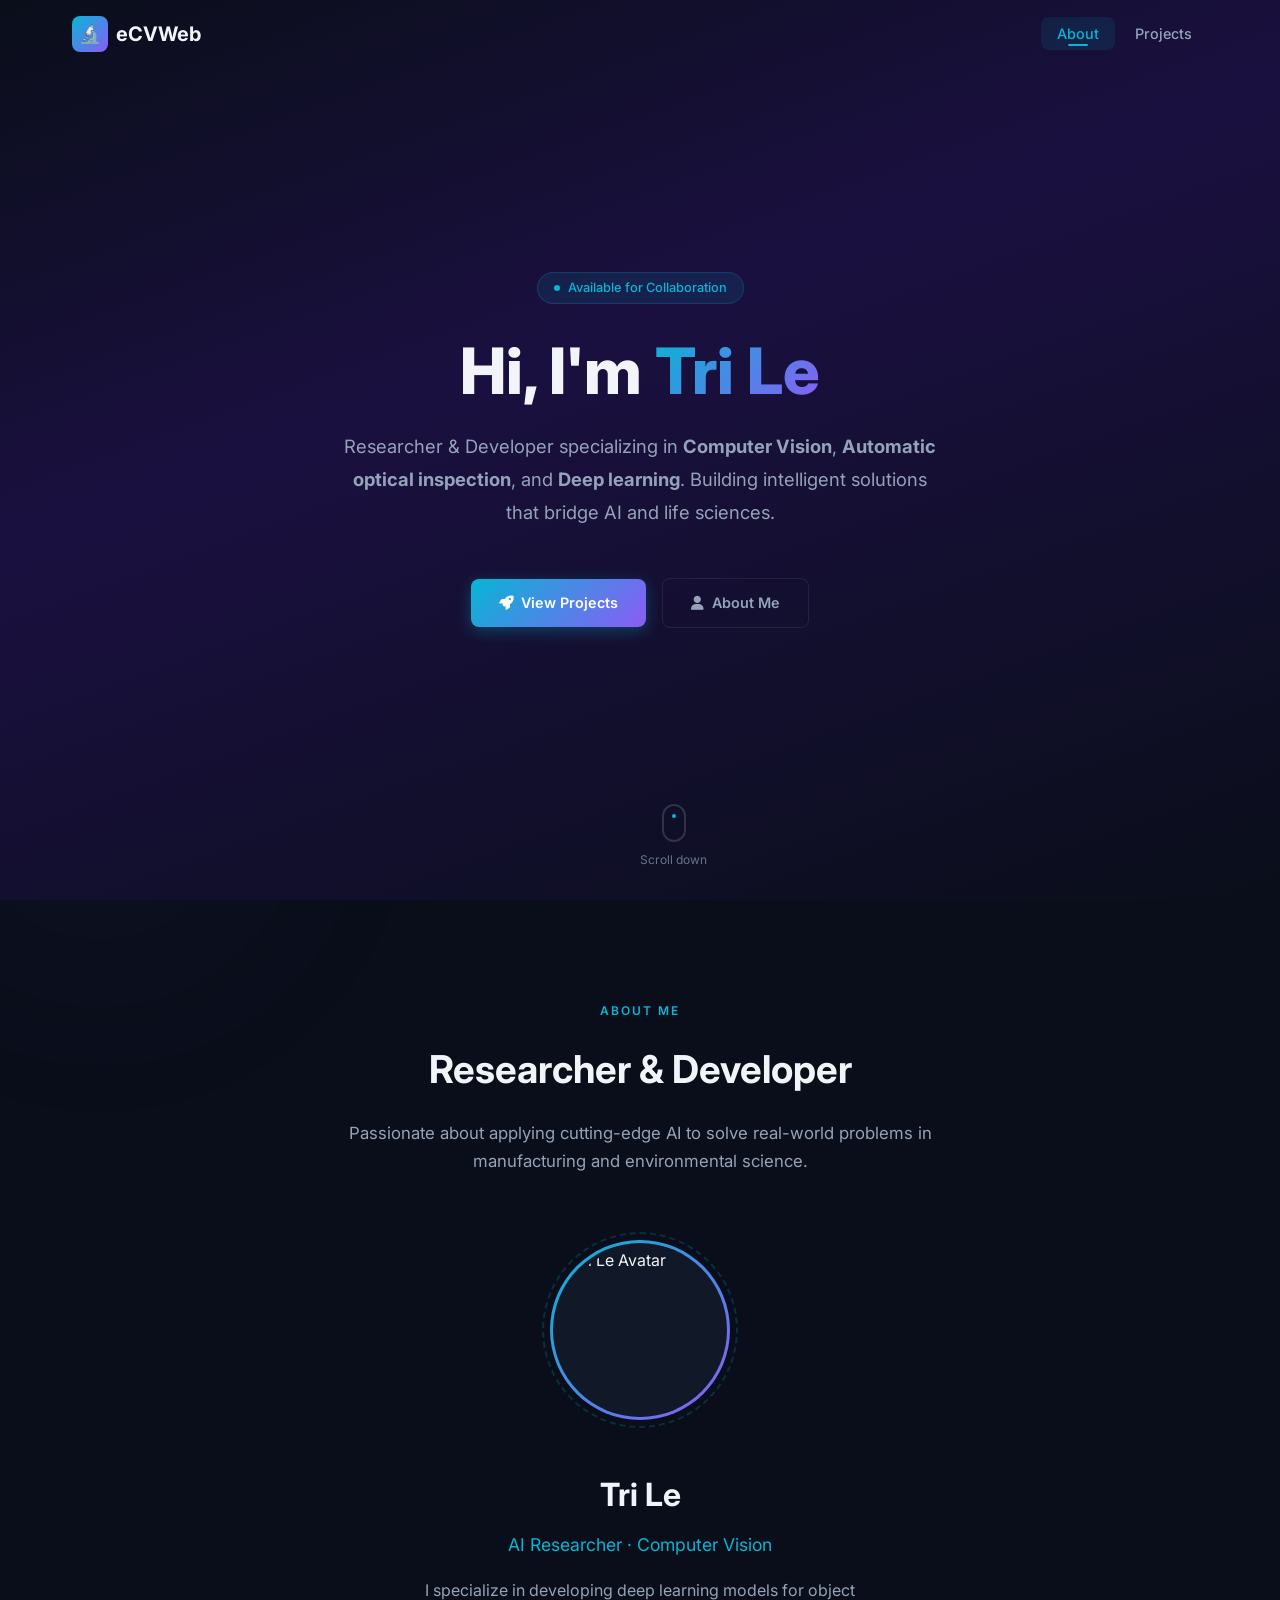
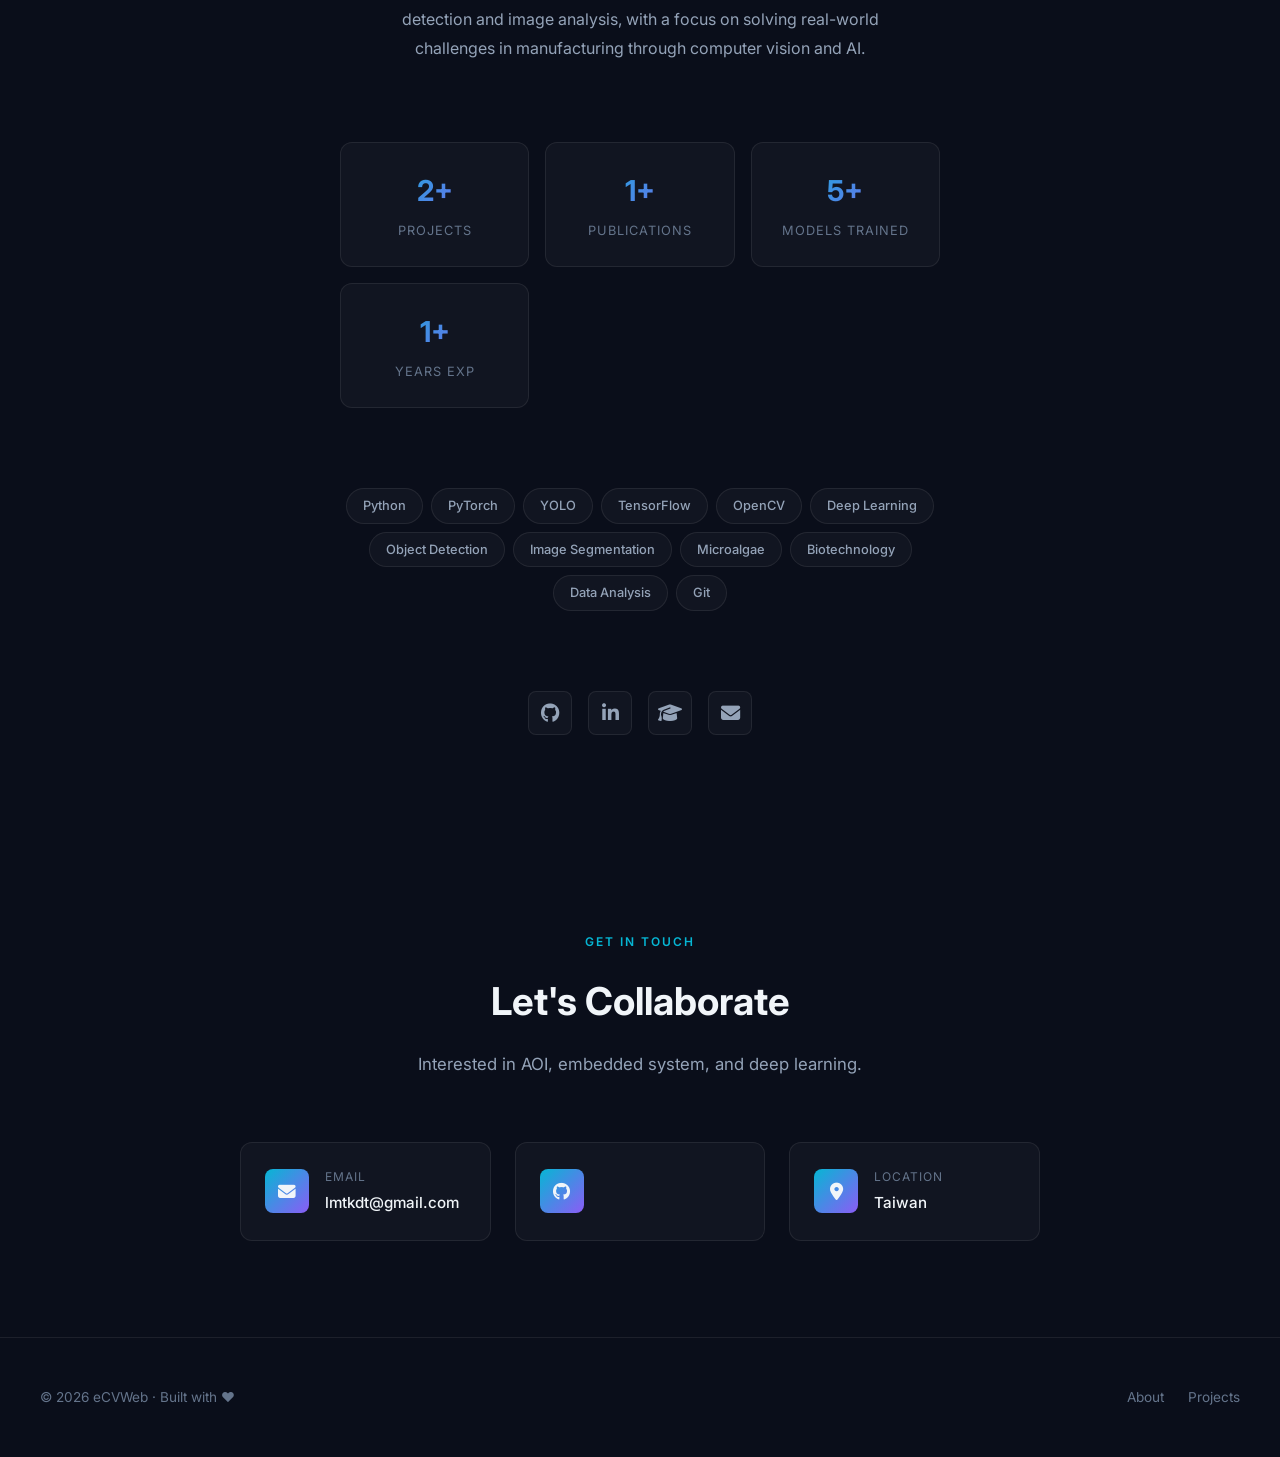
==== index.html @ caa2323a "Update" ====
<!DOCTYPE html>
<html lang="vi">
<head>
  <meta charset="UTF-8">
  <meta name="viewport" content="width=device-width, initial-scale=1.0">
  <meta name="description" content="Embedded Computer Vision: Deep learning and Automatic Optical Inspection.">
  <title>eCVWeb — About Me</title>
  <link rel="stylesheet" href="css/style.css">
  <!-- Icons -->
  <link rel="stylesheet" href="https://cdnjs.cloudflare.com/ajax/libs/font-awesome/6.5.1/css/all.min.css">
</head>
<body class="page-transition">

  <!-- Background Effects -->
  <div class="bg-grid"></div>
  <div class="bg-gradient-orb bg-gradient-orb--cyan"></div>
  <div class="bg-gradient-orb bg-gradient-orb--purple"></div>
  <div class="bg-gradient-orb bg-gradient-orb--emerald"></div>

  <!-- Navigation -->
  <nav class="navbar" id="navbar">
    <div class="navbar__container">
      <a href="index.html" class="navbar__logo">
        <div class="navbar__logo-icon">🔬</div>
        eCVWeb
      </a>
      <ul class="navbar__links" id="navLinks">
        <li><a href="index.html" class="navbar__link active">About</a></li>
        <li><a href="projects.html" class="navbar__link">Projects</a></li>
      </ul>
      <button class="navbar__toggle" id="navToggle" aria-label="Menu">☰</button>
    </div>
  </nav>

  <!-- Hero Section -->
  <section class="hero" id="hero">
    <div class="hero__content">
      <div class="hero__badge">
        <span class="hero__badge-dot"></span>
        Available for Collaboration
      </div>
      <h1 class="hero__title">
        Hi, I'm <span class="hero__title-gradient">Tri Le</span>
      </h1>
      <p class="hero__subtitle">
        Researcher & Developer specializing in <strong>Computer Vision</strong>, 
        <strong>Automatic optical inspection</strong>, and <strong>Deep learning</strong>. 
        Building intelligent solutions that bridge AI and life sciences.
      </p>
      <div class="hero__actions">
        <a href="projects.html" class="btn btn--primary">
          <i class="fas fa-rocket"></i> View Projects
        </a>
        <a href="#about" class="btn btn--ghost">
          <i class="fas fa-user"></i> About Me
        </a>
      </div>
    </div>
    <div class="scroll-indicator">
      <div class="scroll-indicator__mouse">
        <div class="scroll-indicator__dot"></div>
      </div>
      <span>Scroll down</span>
    </div>
  </section>

  <!-- About Section -->
  <section class="section" id="about">
    <div class="section__container">
      <div class="section__header animate-on-scroll">
        <span class="section__tag">About Me</span>
        <h2 class="section__title">Researcher & Developer</h2>
        <p class="section__description">
          Passionate about applying cutting-edge AI to solve real-world problems in manufacturing and environmental science.
        </p>
      </div>

      <div class="profile animate-on-scroll">
        <div class="profile__avatar-wrapper">
          <div class="profile__avatar-ring"></div>
          <img 
            src="https://api.dicebear.com/7.x/initials/svg?seed=TL&backgroundColor=0891b2&fontSize=40" 
            alt="Tri Le Avatar" 
            class="profile__avatar"
          >
        </div>
        <div class="profile__info">
          <h3 class="profile__name">Tri Le</h3>
          <p class="profile__role">AI Researcher · Computer Vision</p>
          <p class="profile__bio">
            I specialize in developing deep learning models for object detection and image analysis, 
            with a focus on solving real-world challenges in manufacturing through computer vision and AI.
          </p>
        </div>

        <!-- Stats -->
        <div class="stats">
          <div class="stat">
            <div class="stat__number" data-count="5" data-suffix="+">0</div>
            <div class="stat__label">Projects</div>
          </div>
          <div class="stat">
            <div class="stat__number" data-count="3" data-suffix="+">0</div>
            <div class="stat__label">Publications</div>
          </div>
          <div class="stat">
            <div class="stat__number" data-count="10" data-suffix="+">0</div>
            <div class="stat__label">Models Trained</div>
          </div>
          <div class="stat">
            <div class="stat__number" data-count="2" data-suffix="+">0</div>
            <div class="stat__label">Years Exp</div>
          </div>
        </div>

        <!-- Skills -->
        <div class="skills">
          <span class="skill-tag">Python</span>
          <span class="skill-tag">PyTorch</span>
          <span class="skill-tag">YOLO</span>
          <span class="skill-tag">TensorFlow</span>
          <span class="skill-tag">OpenCV</span>
          <span class="skill-tag">Deep Learning</span>
          <span class="skill-tag">Object Detection</span>
          <span class="skill-tag">Image Segmentation</span>
          <span class="skill-tag">Microalgae</span>
          <span class="skill-tag">Biotechnology</span>
          <span class="skill-tag">Data Analysis</span>
          <span class="skill-tag">Git</span>
        </div>

        <!-- Social Links -->
        <div class="socials">
          <a href="#" class="social-link" title="GitHub" aria-label="GitHub">
            <i class="fab fa-github"></i>
          </a>
          <a href="#" class="social-link" title="LinkedIn" aria-label="LinkedIn">
            <i class="fab fa-linkedin-in"></i>
          </a>
          <a href="#" class="social-link" title="Google Scholar" aria-label="Google Scholar">
            <i class="fas fa-graduation-cap"></i>
          </a>
          <a href="#" class="social-link" title="Email" aria-label="Email">
            <i class="fas fa-envelope"></i>
          </a>
        </div>
      </div>
    </div>
  </section>

  <!-- Experience Section
  <section class="section" id="experience" style="background: rgba(255,255,255,0.01);">
    <div class="section__container">
      <div class="section__header animate-on-scroll">
        <span class="section__tag">Experience</span>
        <h2 class="section__title">Research & Career</h2>
      </div>
      <div class="timeline animate-on-scroll">
        <div class="timeline__item">
          <div class="timeline__date">Present</div>
          <h4 class="timeline__title">AI Researcher & Developer</h4>
          <p class="timeline__org">Independent Researcher</p>
          <p class="timeline__text">
            Developing deep learning-based applications for object detection in microalgae research. 
            Building and deploying YOLO models for automated identification and classification.
          </p>
        </div>
        <div class="timeline__item">
          <div class="timeline__date">Research</div>
          <h4 class="timeline__title">Computer Vision & Deep Learning</h4>
          <p class="timeline__org">Specialized Focus</p>
          <p class="timeline__text">
            Training and optimizing convolutional neural networks for microscopic image analysis. 
            Publishing research on applying state-of-the-art object detection to biological samples.
          </p>
        </div>
        <div class="timeline__item">
          <div class="timeline__date">Foundation</div>
          <h4 class="timeline__title">Microalgae Biotechnology</h4>
          <p class="timeline__org">Academic Research</p>
          <p class="timeline__text">
            Studying microalgae cultivation, identification, and classification methods. 
            Exploring the intersection of biology and artificial intelligence.
          </p>
        </div>
      </div>
    </div>
  </section> -->

  <!-- Contact Section -->
  <section class="section" id="contact">
    <div class="section__container">
      <div class="section__header animate-on-scroll">
        <span class="section__tag">Get in Touch</span>
        <h2 class="section__title">Let's Collaborate</h2>
        <p class="section__description">
          Interested in AOI, embedded system, and deep learning.
        </p>
      </div>
      <div class="contact-grid animate-on-scroll">
        <div class="contact-item">
          <div class="contact-item__icon">
            <i class="fas fa-envelope"></i>
          </div>
          <div>
            <div class="contact-item__label">Email</div>
            <div class="contact-item__value">lmtkdt@gmail.com</div>
          </div>
        </div>
        <div class="contact-item">
          <div class="contact-item__icon">
            <i class="fab fa-github"></i>
          </div>
          <!-- <div>
            <div class="contact-item__label">GitHub</div>
            <div class="contact-item__value">github.com/tri</div>
          </div> -->
        </div>
        <div class="contact-item">
          <div class="contact-item__icon">
            <i class="fas fa-map-marker-alt"></i>
          </div>
          <div>
            <div class="contact-item__label">Location</div>
            <div class="contact-item__value">Taiwan</div>
          </div>
        </div>
      </div>
    </div>
  </section>

  <!-- Footer -->
  <footer class="footer">
    <div class="footer__container">
      <p class="footer__text">© <span class="footer__year">2026</span> eCVWeb · Built with ❤️</p>
      <div class="footer__links">
        <a href="index.html" class="footer__link">About</a>
        <a href="projects.html" class="footer__link">Projects</a>
      </div>
    </div>
  </footer>

  <script src="js/main.js"></script>
</body>
</html>
---- css/style.css ----
/* ===== Google Fonts ===== */
@import url('https://fonts.googleapis.com/css2?family=Inter:wght@300;400;500;600;700;800&family=JetBrains+Mono:wght@400;500&display=swap');

/* ===== CSS Variables / Design Tokens ===== */
:root {
  /* Colors */
  --bg-primary: #0a0e1a;
  --bg-secondary: #111827;
  --bg-card: rgba(17, 24, 39, 0.7);
  --bg-glass: rgba(255, 255, 255, 0.03);
  --border-glass: rgba(255, 255, 255, 0.08);
  --text-primary: #f1f5f9;
  --text-secondary: #94a3b8;
  --text-muted: #64748b;
  --accent-primary: #06b6d4;
  --accent-secondary: #8b5cf6;
  --accent-tertiary: #10b981;
  --gradient-primary: linear-gradient(135deg, #06b6d4, #8b5cf6);
  --gradient-secondary: linear-gradient(135deg, #8b5cf6, #ec4899);
  --gradient-hero: linear-gradient(160deg, #0a0e1a 0%, #1a1040 40%, #0a0e1a 100%);
  --shadow-glow: 0 0 40px rgba(6, 182, 212, 0.15);
  --shadow-card: 0 8px 32px rgba(0, 0, 0, 0.3);
  --shadow-elevated: 0 20px 60px rgba(0, 0, 0, 0.4);

  /* Typography */
  --font-primary: 'Inter', -apple-system, BlinkMacSystemFont, sans-serif;
  --font-mono: 'JetBrains Mono', monospace;

  /* Spacing */
  --space-xs: 0.25rem;
  --space-sm: 0.5rem;
  --space-md: 1rem;
  --space-lg: 1.5rem;
  --space-xl: 2rem;
  --space-2xl: 3rem;
  --space-3xl: 4rem;
  --space-4xl: 6rem;

  /* Borders */
  --radius-sm: 8px;
  --radius-md: 12px;
  --radius-lg: 16px;
  --radius-xl: 24px;
  --radius-full: 9999px;

  /* Transitions */
  --transition-fast: 0.15s ease;
  --transition-base: 0.3s ease;
  --transition-slow: 0.5s ease;
}

/* ===== Reset & Base ===== */
*,
*::before,
*::after {
  margin: 0;
  padding: 0;
  box-sizing: border-box;
}

html {
  scroll-behavior: smooth;
  font-size: 16px;
}

body {
  font-family: var(--font-primary);
  background-color: var(--bg-primary);
  color: var(--text-primary);
  line-height: 1.7;
  overflow-x: hidden;
  min-height: 100vh;
}

a {
  color: var(--accent-primary);
  text-decoration: none;
  transition: color var(--transition-fast);
}

a:hover {
  color: #22d3ee;
}

img {
  max-width: 100%;
  display: block;
}

/* ===== Background Effects ===== */
.bg-grid {
  position: fixed;
  top: 0;
  left: 0;
  width: 100%;
  height: 100%;
  z-index: 0;
  pointer-events: none;
  background-image:
    linear-gradient(rgba(255, 255, 255, 0.02) 1px, transparent 1px),
    linear-gradient(90deg, rgba(255, 255, 255, 0.02) 1px, transparent 1px);
  background-size: 60px 60px;
}

.bg-gradient-orb {
  position: fixed;
  border-radius: 50%;
  filter: blur(100px);
  opacity: 0.4;
  z-index: 0;
  pointer-events: none;
  animation: float 20s ease-in-out infinite;
}

.bg-gradient-orb--cyan {
  width: 500px;
  height: 500px;
  background: radial-gradient(circle, rgba(6, 182, 212, 0.15), transparent 70%);
  top: -100px;
  right: -100px;
}

.bg-gradient-orb--purple {
  width: 600px;
  height: 600px;
  background: radial-gradient(circle, rgba(139, 92, 246, 0.12), transparent 70%);
  bottom: -200px;
  left: -200px;
  animation-delay: -10s;
}

.bg-gradient-orb--emerald {
  width: 400px;
  height: 400px;
  background: radial-gradient(circle, rgba(16, 185, 129, 0.1), transparent 70%);
  top: 50%;
  left: 50%;
  animation-delay: -5s;
}

@keyframes float {
  0%, 100% { transform: translate(0, 0) scale(1); }
  33% { transform: translate(30px, -30px) scale(1.05); }
  66% { transform: translate(-20px, 20px) scale(0.95); }
}

/* ===== Navigation ===== */
.navbar {
  position: fixed;
  top: 0;
  left: 0;
  width: 100%;
  z-index: 1000;
  padding: var(--space-md) 0;
  transition: all var(--transition-base);
  background: transparent;
}

.navbar.scrolled {
  background: rgba(10, 14, 26, 0.85);
  backdrop-filter: blur(20px);
  -webkit-backdrop-filter: blur(20px);
  border-bottom: 1px solid var(--border-glass);
  box-shadow: 0 4px 30px rgba(0, 0, 0, 0.2);
}

.navbar__container {
  max-width: 1200px;
  margin: 0 auto;
  padding: 0 var(--space-xl);
  display: flex;
  align-items: center;
  justify-content: space-between;
}

.navbar__logo {
  display: flex;
  align-items: center;
  gap: var(--space-sm);
  font-weight: 700;
  font-size: 1.25rem;
  color: var(--text-primary);
  text-decoration: none;
}

.navbar__logo-icon {
  width: 36px;
  height: 36px;
  border-radius: var(--radius-sm);
  background: var(--gradient-primary);
  display: flex;
  align-items: center;
  justify-content: center;
  font-size: 1.1rem;
}

.navbar__links {
  display: flex;
  align-items: center;
  gap: var(--space-xs);
  list-style: none;
}

.navbar__link {
  padding: var(--space-sm) var(--space-md);
  border-radius: var(--radius-sm);
  color: var(--text-secondary);
  font-weight: 500;
  font-size: 0.9rem;
  transition: all var(--transition-fast);
  position: relative;
}

.navbar__link:hover {
  color: var(--text-primary);
  background: var(--bg-glass);
}

.navbar__link.active {
  color: var(--accent-primary);
  background: rgba(6, 182, 212, 0.1);
}

.navbar__link.active::after {
  content: '';
  position: absolute;
  bottom: 4px;
  left: 50%;
  transform: translateX(-50%);
  width: 20px;
  height: 2px;
  background: var(--accent-primary);
  border-radius: var(--radius-full);
}

/* Mobile menu toggle */
.navbar__toggle {
  display: none;
  background: none;
  border: none;
  color: var(--text-primary);
  font-size: 1.5rem;
  cursor: pointer;
  padding: var(--space-sm);
}

/* ===== Hero Section ===== */
.hero {
  position: relative;
  z-index: 1;
  min-height: 100vh;
  display: flex;
  align-items: center;
  justify-content: center;
  padding: var(--space-4xl) var(--space-xl);
  background: var(--gradient-hero);
}

.hero__content {
  text-align: center;
  max-width: 800px;
}

.hero__badge {
  display: inline-flex;
  align-items: center;
  gap: var(--space-sm);
  padding: var(--space-xs) var(--space-md);
  background: rgba(6, 182, 212, 0.1);
  border: 1px solid rgba(6, 182, 212, 0.2);
  border-radius: var(--radius-full);
  font-size: 0.8rem;
  font-weight: 500;
  color: var(--accent-primary);
  margin-bottom: var(--space-xl);
  animation: fadeInUp 0.6s ease both;
}

.hero__badge-dot {
  width: 6px;
  height: 6px;
  background: var(--accent-primary);
  border-radius: 50%;
  animation: pulse 2s ease-in-out infinite;
}

@keyframes pulse {
  0%, 100% { opacity: 1; transform: scale(1); }
  50% { opacity: 0.5; transform: scale(1.5); }
}

.hero__title {
  font-size: clamp(2.5rem, 5vw, 4rem);
  font-weight: 800;
  line-height: 1.1;
  margin-bottom: var(--space-lg);
  animation: fadeInUp 0.6s ease 0.1s both;
}

.hero__title-gradient {
  background: var(--gradient-primary);
  -webkit-background-clip: text;
  -webkit-text-fill-color: transparent;
  background-clip: text;
}

.hero__subtitle {
  font-size: 1.15rem;
  color: var(--text-secondary);
  max-width: 600px;
  margin: 0 auto var(--space-2xl);
  line-height: 1.8;
  animation: fadeInUp 0.6s ease 0.2s both;
}

.hero__actions {
  display: flex;
  align-items: center;
  justify-content: center;
  gap: var(--space-md);
  animation: fadeInUp 0.6s ease 0.3s both;
}

/* ===== Buttons ===== */
.btn {
  display: inline-flex;
  align-items: center;
  gap: var(--space-sm);
  padding: 12px 28px;
  border-radius: var(--radius-sm);
  font-family: var(--font-primary);
  font-weight: 600;
  font-size: 0.9rem;
  border: none;
  cursor: pointer;
  transition: all var(--transition-base);
  text-decoration: none;
}

.btn--primary {
  background: var(--gradient-primary);
  color: white;
  box-shadow: 0 4px 15px rgba(6, 182, 212, 0.3);
}

.btn--primary:hover {
  transform: translateY(-2px);
  box-shadow: 0 8px 25px rgba(6, 182, 212, 0.4);
  color: white;
}

.btn--ghost {
  background: transparent;
  color: var(--text-secondary);
  border: 1px solid var(--border-glass);
}

.btn--ghost:hover {
  background: var(--bg-glass);
  color: var(--text-primary);
  border-color: rgba(255, 255, 255, 0.15);
  transform: translateY(-2px);
}

/* ===== Sections ===== */
.section {
  position: relative;
  z-index: 1;
  padding: var(--space-4xl) var(--space-xl);
}

.section__container {
  max-width: 1200px;
  margin: 0 auto;
}

.section__header {
  text-align: center;
  margin-bottom: var(--space-3xl);
}

.section__tag {
  display: inline-block;
  font-size: 0.75rem;
  font-weight: 600;
  text-transform: uppercase;
  letter-spacing: 2px;
  color: var(--accent-primary);
  margin-bottom: var(--space-md);
}

.section__title {
  font-size: clamp(1.8rem, 3vw, 2.5rem);
  font-weight: 700;
  margin-bottom: var(--space-md);
}

.section__description {
  font-size: 1.05rem;
  color: var(--text-secondary);
  max-width: 600px;
  margin: 0 auto;
}

/* ===== Glass Card ===== */
.card {
  background: var(--bg-card);
  border: 1px solid var(--border-glass);
  border-radius: var(--radius-lg);
  padding: var(--space-2xl);
  backdrop-filter: blur(10px);
  -webkit-backdrop-filter: blur(10px);
  transition: all var(--transition-base);
}

.card:hover {
  border-color: rgba(255, 255, 255, 0.12);
  box-shadow: var(--shadow-glow);
  transform: translateY(-4px);
}

/* ===== About / Profile Card ===== */
.profile {
  display: flex;
  flex-direction: column;
  align-items: center;
  gap: var(--space-2xl);
}

.profile__avatar-wrapper {
  position: relative;
}

.profile__avatar {
  width: 180px;
  height: 180px;
  border-radius: 50%;
  object-fit: cover;
  border: 3px solid transparent;
  background: linear-gradient(var(--bg-secondary), var(--bg-secondary)) padding-box,
              var(--gradient-primary) border-box;
  padding: 4px;
}

.profile__avatar-ring {
  position: absolute;
  inset: -8px;
  border-radius: 50%;
  border: 2px dashed rgba(6, 182, 212, 0.2);
  animation: spin 20s linear infinite;
}

@keyframes spin {
  to { transform: rotate(360deg); }
}

.profile__info {
  text-align: center;
}

.profile__name {
  font-size: 2rem;
  font-weight: 700;
  margin-bottom: var(--space-sm);
}

.profile__role {
  font-size: 1.1rem;
  color: var(--accent-primary);
  margin-bottom: var(--space-md);
}

.profile__bio {
  color: var(--text-secondary);
  max-width: 500px;
  margin: 0 auto var(--space-xl);
  line-height: 1.8;
}

/* ===== Stats Grid ===== */
.stats {
  display: grid;
  grid-template-columns: repeat(auto-fit, minmax(140px, 1fr));
  gap: var(--space-md);
  width: 100%;
  max-width: 600px;
  margin: 0 auto;
}

.stat {
  text-align: center;
  padding: var(--space-lg);
  background: var(--bg-glass);
  border: 1px solid var(--border-glass);
  border-radius: var(--radius-md);
  transition: all var(--transition-base);
}

.stat:hover {
  border-color: rgba(6, 182, 212, 0.2);
  background: rgba(6, 182, 212, 0.05);
}

.stat__number {
  font-size: 1.8rem;
  font-weight: 700;
  background: var(--gradient-primary);
  -webkit-background-clip: text;
  -webkit-text-fill-color: transparent;
  background-clip: text;
}

.stat__label {
  font-size: 0.8rem;
  color: var(--text-muted);
  margin-top: var(--space-xs);
  text-transform: uppercase;
  letter-spacing: 1px;
}

/* ===== Skills ===== */
.skills {
  display: flex;
  flex-wrap: wrap;
  gap: var(--space-sm);
  justify-content: center;
  max-width: 600px;
  margin: var(--space-xl) auto 0;
}

.skill-tag {
  padding: 6px 16px;
  background: var(--bg-glass);
  border: 1px solid var(--border-glass);
  border-radius: var(--radius-full);
  font-size: 0.8rem;
  font-weight: 500;
  color: var(--text-secondary);
  transition: all var(--transition-fast);
}

.skill-tag:hover {
  border-color: var(--accent-primary);
  color: var(--accent-primary);
  background: rgba(6, 182, 212, 0.08);
}

/* ===== Social Links ===== */
.socials {
  display: flex;
  gap: var(--space-md);
  justify-content: center;
  margin-top: var(--space-xl);
}

.social-link {
  width: 44px;
  height: 44px;
  display: flex;
  align-items: center;
  justify-content: center;
  border-radius: var(--radius-sm);
  background: var(--bg-glass);
  border: 1px solid var(--border-glass);
  color: var(--text-secondary);
  font-size: 1.2rem;
  transition: all var(--transition-base);
}

.social-link:hover {
  color: var(--accent-primary);
  border-color: var(--accent-primary);
  background: rgba(6, 182, 212, 0.1);
  transform: translateY(-3px);
  box-shadow: 0 4px 15px rgba(6, 182, 212, 0.2);
}

/* ===== Project Card ===== */
.project-hero {
  position: relative;
  z-index: 1;
  padding: calc(80px + var(--space-3xl)) var(--space-xl) var(--space-3xl);
  background: var(--gradient-hero);
}

.project-hero__container {
  max-width: 1200px;
  margin: 0 auto;
}

.project-hero__breadcrumb {
  display: flex;
  align-items: center;
  gap: var(--space-sm);
  font-size: 0.85rem;
  color: var(--text-muted);
  margin-bottom: var(--space-xl);
}

.project-hero__breadcrumb a {
  color: var(--text-muted);
}

.project-hero__breadcrumb a:hover {
  color: var(--accent-primary);
}

.project-hero__breadcrumb-sep {
  color: var(--text-muted);
  opacity: 0.5;
}

.project-hero__tags {
  display: flex;
  flex-wrap: wrap;
  gap: var(--space-sm);
  margin-bottom: var(--space-lg);
}

.project-tag {
  padding: 4px 14px;
  background: rgba(6, 182, 212, 0.1);
  border: 1px solid rgba(6, 182, 212, 0.2);
  border-radius: var(--radius-full);
  font-size: 0.75rem;
  font-weight: 600;
  color: var(--accent-primary);
  text-transform: uppercase;
  letter-spacing: 1px;
}

.project-tag--purple {
  background: rgba(139, 92, 246, 0.1);
  border-color: rgba(139, 92, 246, 0.2);
  color: var(--accent-secondary);
}

.project-tag--green {
  background: rgba(16, 185, 129, 0.1);
  border-color: rgba(16, 185, 129, 0.2);
  color: var(--accent-tertiary);
}

.project-hero__title {
  font-size: clamp(2rem, 4vw, 3rem);
  font-weight: 800;
  line-height: 1.15;
  margin-bottom: var(--space-lg);
}

.project-hero__description {
  font-size: 1.1rem;
  color: var(--text-secondary);
  max-width: 700px;
  line-height: 1.8;
}

/* ===== Video Section ===== */
.video-grid {
  display: grid;
  grid-template-columns: repeat(auto-fit, minmax(min(100%, 500px), 1fr));
  gap: var(--space-2xl);
}

.video-card {
  background: var(--bg-card);
  border: 1px solid var(--border-glass);
  border-radius: var(--radius-lg);
  overflow: hidden;
  transition: all var(--transition-base);
}

.video-card:hover {
  border-color: rgba(255, 255, 255, 0.12);
  box-shadow: var(--shadow-glow);
  transform: translateY(-4px);
}

.video-card__player {
  position: relative;
  width: 100%;
  padding-top: 56.25%; /* 16:9 */
  background: #000;
}

.video-card__player iframe {
  position: absolute;
  top: 0;
  left: 0;
  width: 100%;
  height: 100%;
  border: none;
}

.video-card__info {
  padding: var(--space-lg) var(--space-xl);
}

.video-card__number {
  display: inline-flex;
  align-items: center;
  justify-content: center;
  width: 28px;
  height: 28px;
  border-radius: 50%;
  background: var(--gradient-primary);
  font-size: 0.75rem;
  font-weight: 700;
  color: white;
  margin-bottom: var(--space-sm);
}

.video-card__title {
  font-size: 1.1rem;
  font-weight: 600;
  margin-bottom: var(--space-sm);
}

.video-card__description {
  font-size: 0.9rem;
  color: var(--text-secondary);
  line-height: 1.7;
}

/* ===== Feature Highlights ===== */
.features-grid {
  display: grid;
  grid-template-columns: repeat(auto-fit, minmax(250px, 1fr));
  gap: var(--space-lg);
}

.feature-card {
  padding: var(--space-xl);
  background: var(--bg-glass);
  border: 1px solid var(--border-glass);
  border-radius: var(--radius-md);
  transition: all var(--transition-base);
}

.feature-card:hover {
  border-color: rgba(6, 182, 212, 0.2);
  background: rgba(6, 182, 212, 0.03);
  transform: translateY(-2px);
}

.feature-card__icon {
  width: 48px;
  height: 48px;
  border-radius: var(--radius-sm);
  background: var(--gradient-primary);
  display: flex;
  align-items: center;
  justify-content: center;
  font-size: 1.3rem;
  margin-bottom: var(--space-md);
}

.feature-card__title {
  font-size: 1rem;
  font-weight: 600;
  margin-bottom: var(--space-sm);
}

.feature-card__text {
  font-size: 0.85rem;
  color: var(--text-secondary);
  line-height: 1.7;
}

/* ===== Timeline / Experience ===== */
.timeline {
  max-width: 700px;
  margin: 0 auto;
  position: relative;
  padding-left: 30px;
}

.timeline::before {
  content: '';
  position: absolute;
  left: 0;
  top: 0;
  bottom: 0;
  width: 2px;
  background: linear-gradient(to bottom, var(--accent-primary), var(--accent-secondary), transparent);
}

.timeline__item {
  position: relative;
  margin-bottom: var(--space-2xl);
  padding-left: var(--space-xl);
}

.timeline__item::before {
  content: '';
  position: absolute;
  left: -5px;
  top: 6px;
  width: 12px;
  height: 12px;
  border-radius: 50%;
  background: var(--accent-primary);
  border: 2px solid var(--bg-primary);
  box-shadow: 0 0 10px rgba(6, 182, 212, 0.4);
}

.timeline__date {
  font-size: 0.8rem;
  font-weight: 600;
  color: var(--accent-primary);
  text-transform: uppercase;
  letter-spacing: 1px;
  margin-bottom: var(--space-xs);
}

.timeline__title {
  font-size: 1.1rem;
  font-weight: 600;
  margin-bottom: var(--space-xs);
}

.timeline__org {
  font-size: 0.9rem;
  color: var(--text-muted);
  margin-bottom: var(--space-sm);
}

.timeline__text {
  font-size: 0.9rem;
  color: var(--text-secondary);
  line-height: 1.7;
}

/* ===== Contact Section ===== */
.contact-grid {
  display: grid;
  grid-template-columns: repeat(auto-fit, minmax(250px, 1fr));
  gap: var(--space-lg);
  max-width: 800px;
  margin: 0 auto;
}

.contact-item {
  display: flex;
  align-items: center;
  gap: var(--space-md);
  padding: var(--space-lg);
  background: var(--bg-glass);
  border: 1px solid var(--border-glass);
  border-radius: var(--radius-md);
  transition: all var(--transition-base);
}

.contact-item:hover {
  border-color: rgba(6, 182, 212, 0.2);
  transform: translateY(-2px);
}

.contact-item__icon {
  width: 44px;
  height: 44px;
  border-radius: var(--radius-sm);
  background: var(--gradient-primary);
  display: flex;
  align-items: center;
  justify-content: center;
  font-size: 1.1rem;
  flex-shrink: 0;
}

.contact-item__label {
  font-size: 0.75rem;
  color: var(--text-muted);
  text-transform: uppercase;
  letter-spacing: 1px;
}

.contact-item__value {
  font-size: 0.95rem;
  font-weight: 500;
  color: var(--text-primary);
  margin-top: 2px;
}

/* ===== Footer ===== */
.footer {
  position: relative;
  z-index: 1;
  padding: var(--space-2xl) var(--space-xl);
  border-top: 1px solid var(--border-glass);
  text-align: center;
}

.footer__container {
  max-width: 1200px;
  margin: 0 auto;
  display: flex;
  align-items: center;
  justify-content: space-between;
  flex-wrap: wrap;
  gap: var(--space-md);
}

.footer__text {
  font-size: 0.85rem;
  color: var(--text-muted);
}

.footer__links {
  display: flex;
  gap: var(--space-lg);
}

.footer__link {
  font-size: 0.85rem;
  color: var(--text-muted);
  transition: color var(--transition-fast);
}

.footer__link:hover {
  color: var(--accent-primary);
}

/* ===== Animations ===== */
@keyframes fadeInUp {
  from {
    opacity: 0;
    transform: translateY(20px);
  }
  to {
    opacity: 1;
    transform: translateY(0);
  }
}

@keyframes fadeIn {
  from { opacity: 0; }
  to { opacity: 1; }
}

.animate-on-scroll {
  opacity: 0;
  transform: translateY(30px);
  transition: opacity 0.6s ease, transform 0.6s ease;
}

.animate-on-scroll.visible {
  opacity: 1;
  transform: translateY(0);
}

/* ===== Responsive ===== */
@media (max-width: 768px) {
  .navbar__links {
    display: none;
    position: fixed;
    top: 0;
    left: 0;
    width: 100%;
    height: 100vh;
    background: rgba(10, 14, 26, 0.97);
    backdrop-filter: blur(20px);
    flex-direction: column;
    justify-content: center;
    align-items: center;
    gap: var(--space-md);
  }

  .navbar__links.open {
    display: flex;
  }

  .navbar__link {
    font-size: 1.2rem;
    padding: var(--space-md) var(--space-xl);
  }

  .navbar__toggle {
    display: block;
    z-index: 1001;
  }

  .hero {
    padding: var(--space-4xl) var(--space-md);
    min-height: auto;
    padding-top: 120px;
    padding-bottom: 80px;
  }

  .hero__actions {
    flex-direction: column;
  }

  .section {
    padding: var(--space-3xl) var(--space-md);
  }

  .video-grid {
    grid-template-columns: 1fr;
  }

  .stats {
    grid-template-columns: repeat(2, 1fr);
  }

  .footer__container {
    flex-direction: column;
    text-align: center;
  }

  .profile__avatar {
    width: 140px;
    height: 140px;
  }
}

@media (max-width: 480px) {
  .stats {
    grid-template-columns: 1fr 1fr;
    gap: var(--space-sm);
  }

  .stat {
    padding: var(--space-md);
  }

  .stat__number {
    font-size: 1.4rem;
  }

  .features-grid {
    grid-template-columns: 1fr;
  }
}

/* ===== Page Transition ===== */
.page-transition {
  animation: fadeIn 0.4s ease;
}

/* ===== Scroll indicator ===== */
.scroll-indicator {
  position: absolute;
  bottom: 30px;
  left: 50%;
  transform: translateX(-50%);
  display: flex;
  flex-direction: column;
  align-items: center;
  gap: var(--space-sm);
  color: var(--text-muted);
  font-size: 0.75rem;
  animation: fadeInUp 0.6s ease 0.5s both;
}

.scroll-indicator__mouse {
  width: 24px;
  height: 38px;
  border: 2px solid rgba(255, 255, 255, 0.15);
  border-radius: 12px;
  position: relative;
}

.scroll-indicator__dot {
  width: 4px;
  height: 4px;
  background: var(--accent-primary);
  border-radius: 50%;
  position: absolute;
  top: 8px;
  left: 50%;
  transform: translateX(-50%);
  animation: scrollDot 2s ease-in-out infinite;
}

@keyframes scrollDot {
  0%, 100% { top: 8px; opacity: 1; }
  50% { top: 22px; opacity: 0.3; }
}

/* ===== Projects List ===== */
.projects-list {
  display: grid;
  grid-template-columns: repeat(auto-fit, minmax(340px, 1fr));
  gap: var(--space-xl);
}

.project-list-card {
  background: var(--bg-card);
  border: 1px solid var(--border-glass);
  border-radius: var(--radius-lg);
  overflow: hidden;
  transition: all var(--transition-base);
  text-decoration: none;
  color: inherit;
  display: block;
}

.project-list-card:hover {
  border-color: rgba(6, 182, 212, 0.2);
  box-shadow: var(--shadow-glow);
  transform: translateY(-4px);
  color: inherit;
}

.project-list-card__thumb {
  height: 200px;
  background: linear-gradient(135deg, rgba(6, 182, 212, 0.2), rgba(139, 92, 246, 0.2));
  display: flex;
  align-items: center;
  justify-content: center;
  font-size: 3rem;
  position: relative;
  overflow: hidden;
}

.project-list-card__thumb::after {
  content: '';
  position: absolute;
  inset: 0;
  background: linear-gradient(to bottom, transparent, var(--bg-card));
}

.project-list-card__body {
  padding: var(--space-lg) var(--space-xl) var(--space-xl);
}

.project-list-card__title {
  font-size: 1.15rem;
  font-weight: 600;
  margin-bottom: var(--space-sm);
}

.project-list-card__text {
  font-size: 0.9rem;
  color: var(--text-secondary);
  line-height: 1.7;
  margin-bottom: var(--space-md);
}

.project-list-card__tags {
  display: flex;
  flex-wrap: wrap;
  gap: var(--space-xs);
}

.project-list-card__tag {
  padding: 3px 10px;
  background: rgba(6, 182, 212, 0.08);
  border-radius: var(--radius-full);
  font-size: 0.7rem;
  font-weight: 500;
  color: var(--accent-primary);
}
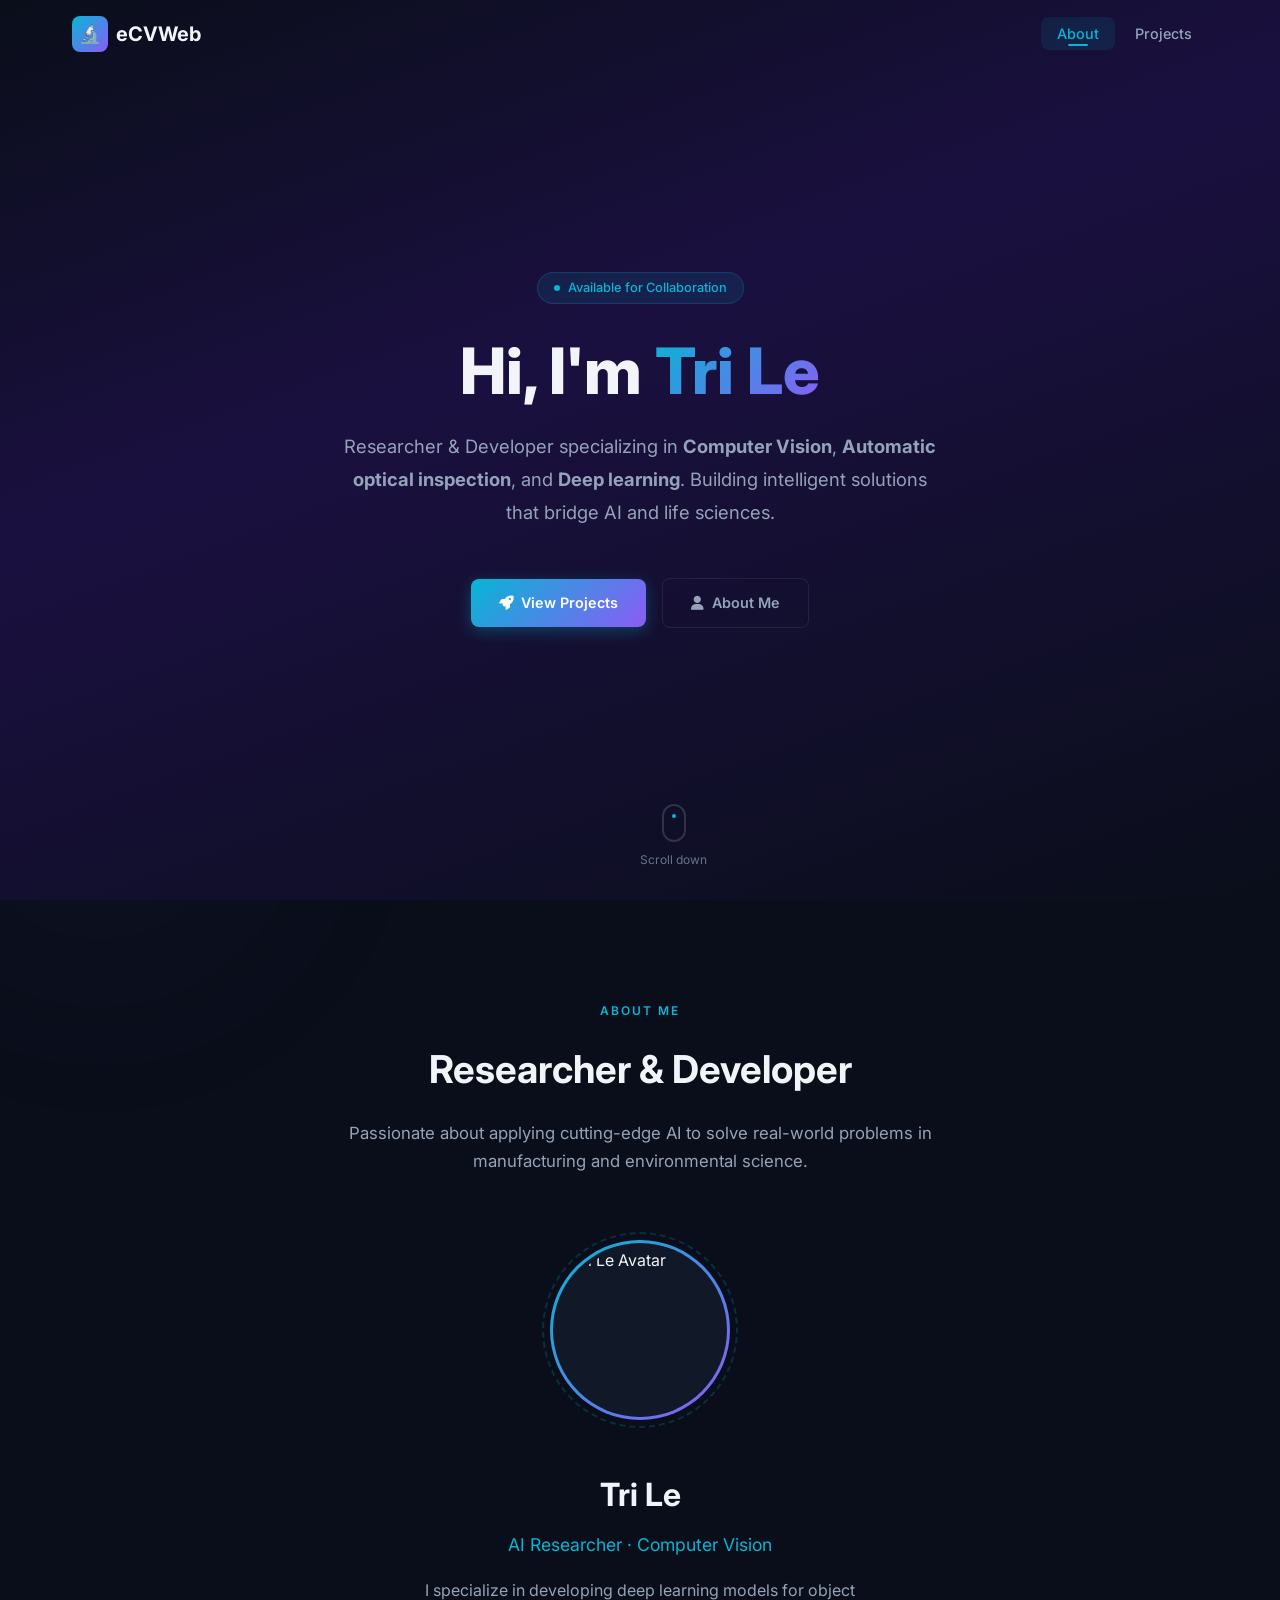
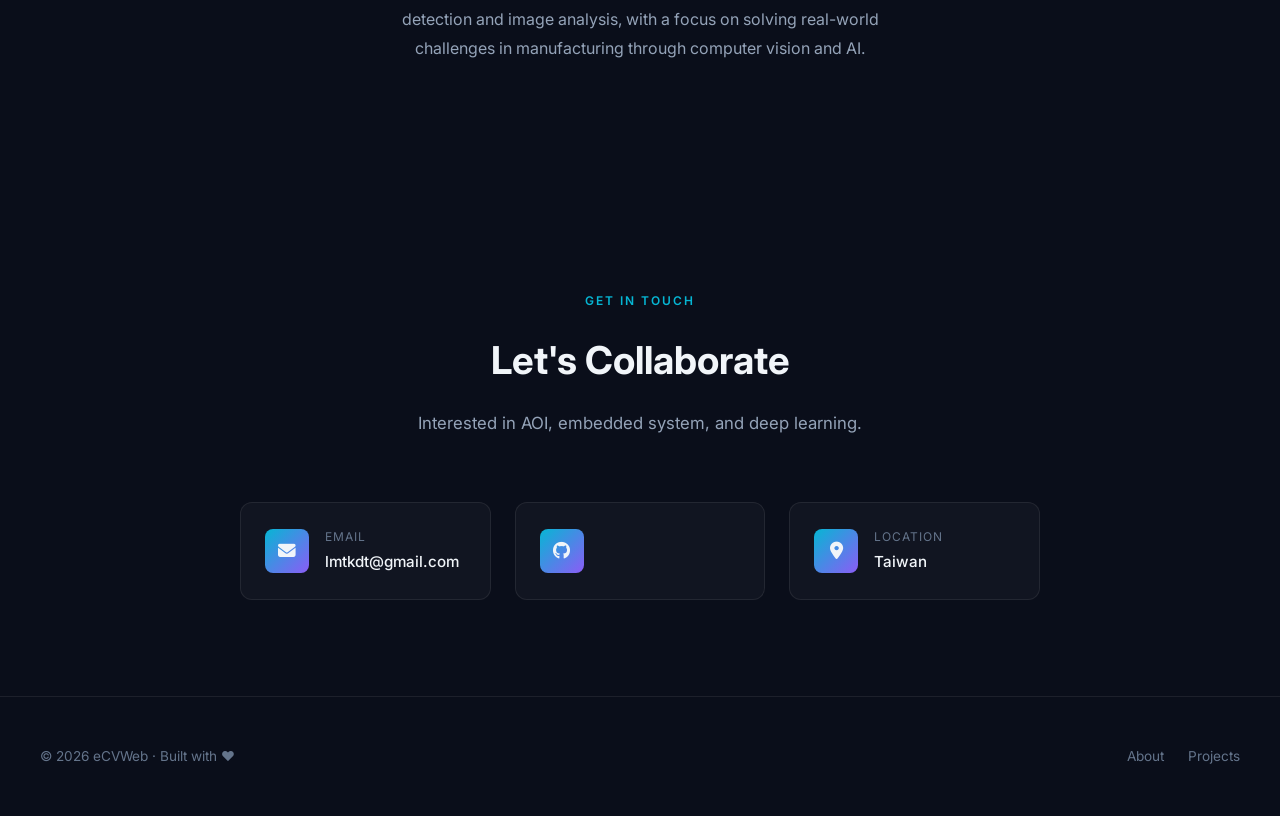
==== commit 939c095e: "Update" ====
--- a/index.html
+++ b/index.html
@@ -94,7 +94,7 @@
         </div>
 
         <!-- Stats -->
-        <div class="stats">
+<!--         <div class="stats">
           <div class="stat">
             <div class="stat__number" data-count="5" data-suffix="+">0</div>
             <div class="stat__label">Projects</div>
@@ -111,10 +111,10 @@
             <div class="stat__number" data-count="2" data-suffix="+">0</div>
             <div class="stat__label">Years Exp</div>
           </div>
-        </div>
+        </div> -->
 
         <!-- Skills -->
-        <div class="skills">
+<!--         <div class="skills">
           <span class="skill-tag">Python</span>
           <span class="skill-tag">PyTorch</span>
           <span class="skill-tag">YOLO</span>
@@ -127,10 +127,10 @@
           <span class="skill-tag">Biotechnology</span>
           <span class="skill-tag">Data Analysis</span>
           <span class="skill-tag">Git</span>
-        </div>
+        </div> -->
 
         <!-- Social Links -->
-        <div class="socials">
+<!--         <div class="socials">
           <a href="#" class="social-link" title="GitHub" aria-label="GitHub">
             <i class="fab fa-github"></i>
           </a>
@@ -143,7 +143,7 @@
           <a href="#" class="social-link" title="Email" aria-label="Email">
             <i class="fas fa-envelope"></i>
           </a>
-        </div>
+        </div> -->
       </div>
     </div>
   </section>
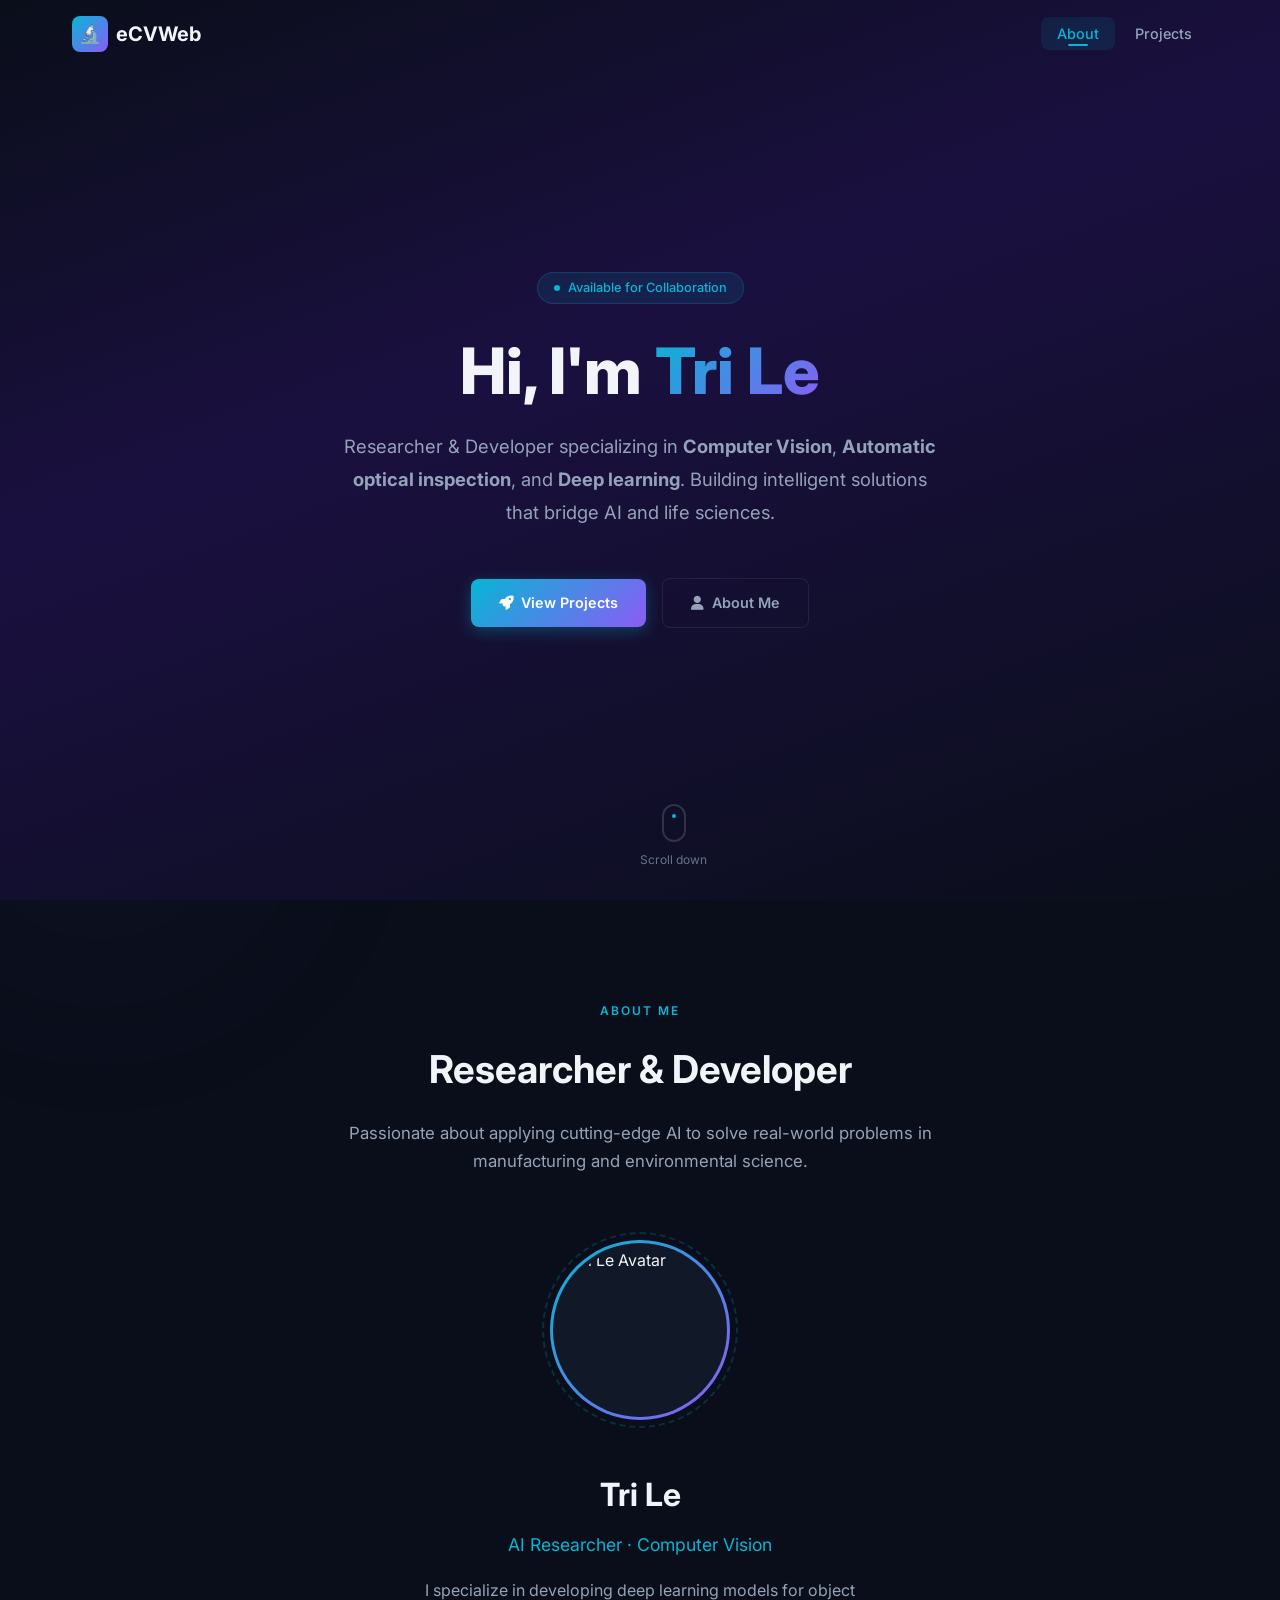
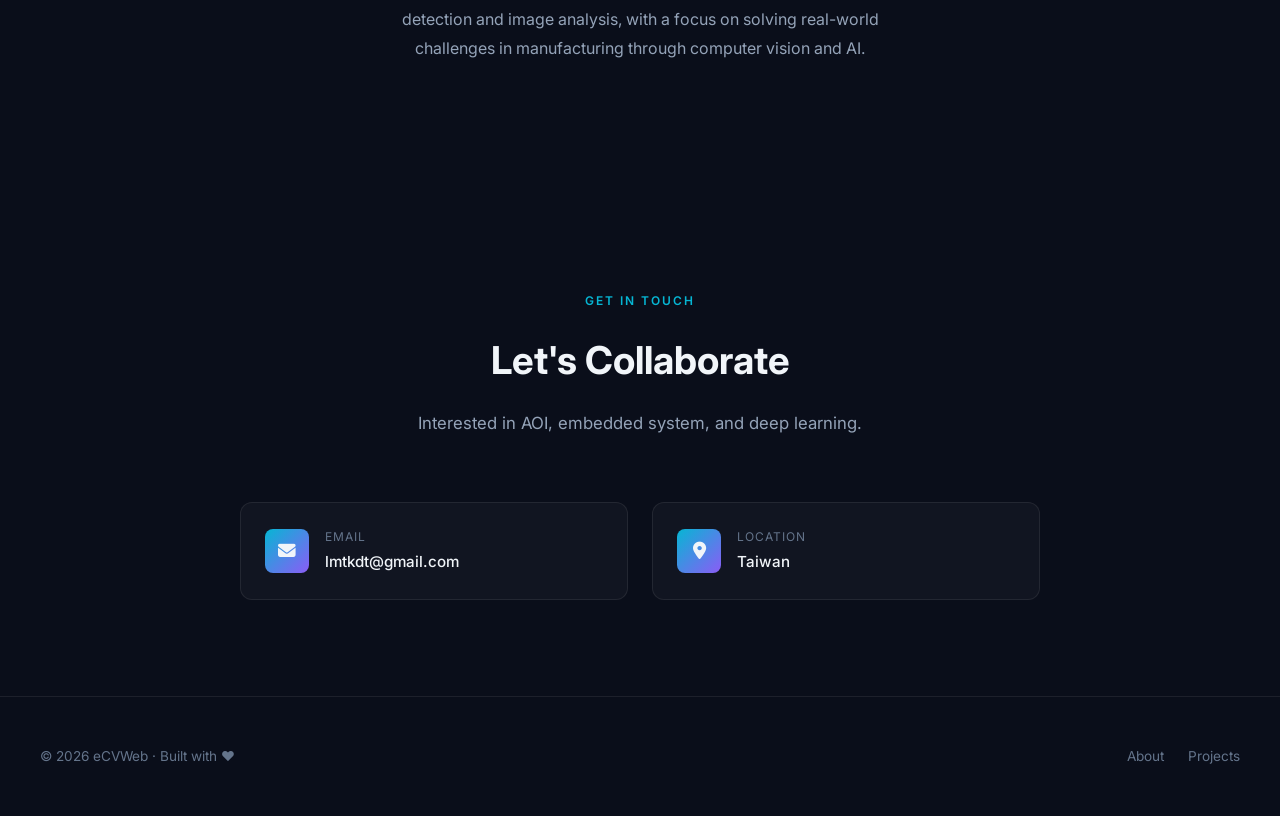
==== commit 89c34688: "Update" ====
--- a/index.html
+++ b/index.html
@@ -92,58 +92,6 @@
             with a focus on solving real-world challenges in manufacturing through computer vision and AI.
           </p>
         </div>
-
-        <!-- Stats -->
-<!--         <div class="stats">
-          <div class="stat">
-            <div class="stat__number" data-count="5" data-suffix="+">0</div>
-            <div class="stat__label">Projects</div>
-          </div>
-          <div class="stat">
-            <div class="stat__number" data-count="3" data-suffix="+">0</div>
-            <div class="stat__label">Publications</div>
-          </div>
-          <div class="stat">
-            <div class="stat__number" data-count="10" data-suffix="+">0</div>
-            <div class="stat__label">Models Trained</div>
-          </div>
-          <div class="stat">
-            <div class="stat__number" data-count="2" data-suffix="+">0</div>
-            <div class="stat__label">Years Exp</div>
-          </div>
-        </div> -->
-
-        <!-- Skills -->
-<!--         <div class="skills">
-          <span class="skill-tag">Python</span>
-          <span class="skill-tag">PyTorch</span>
-          <span class="skill-tag">YOLO</span>
-          <span class="skill-tag">TensorFlow</span>
-          <span class="skill-tag">OpenCV</span>
-          <span class="skill-tag">Deep Learning</span>
-          <span class="skill-tag">Object Detection</span>
-          <span class="skill-tag">Image Segmentation</span>
-          <span class="skill-tag">Microalgae</span>
-          <span class="skill-tag">Biotechnology</span>
-          <span class="skill-tag">Data Analysis</span>
-          <span class="skill-tag">Git</span>
-        </div> -->
-
-        <!-- Social Links -->
-<!--         <div class="socials">
-          <a href="#" class="social-link" title="GitHub" aria-label="GitHub">
-            <i class="fab fa-github"></i>
-          </a>
-          <a href="#" class="social-link" title="LinkedIn" aria-label="LinkedIn">
-            <i class="fab fa-linkedin-in"></i>
-          </a>
-          <a href="#" class="social-link" title="Google Scholar" aria-label="Google Scholar">
-            <i class="fas fa-graduation-cap"></i>
-          </a>
-          <a href="#" class="social-link" title="Email" aria-label="Email">
-            <i class="fas fa-envelope"></i>
-          </a>
-        </div> -->
       </div>
     </div>
   </section>
@@ -207,15 +155,15 @@
             <div class="contact-item__value">lmtkdt@gmail.com</div>
           </div>
         </div>
-        <div class="contact-item">
+<!--         <div class="contact-item">
           <div class="contact-item__icon">
             <i class="fab fa-github"></i>
           </div>
-          <!-- <div>
+          <div>
             <div class="contact-item__label">GitHub</div>
             <div class="contact-item__value">github.com/tri</div>
-          </div> -->
-        </div>
+          </div>
+        </div> -->
         <div class="contact-item">
           <div class="contact-item__icon">
             <i class="fas fa-map-marker-alt"></i>
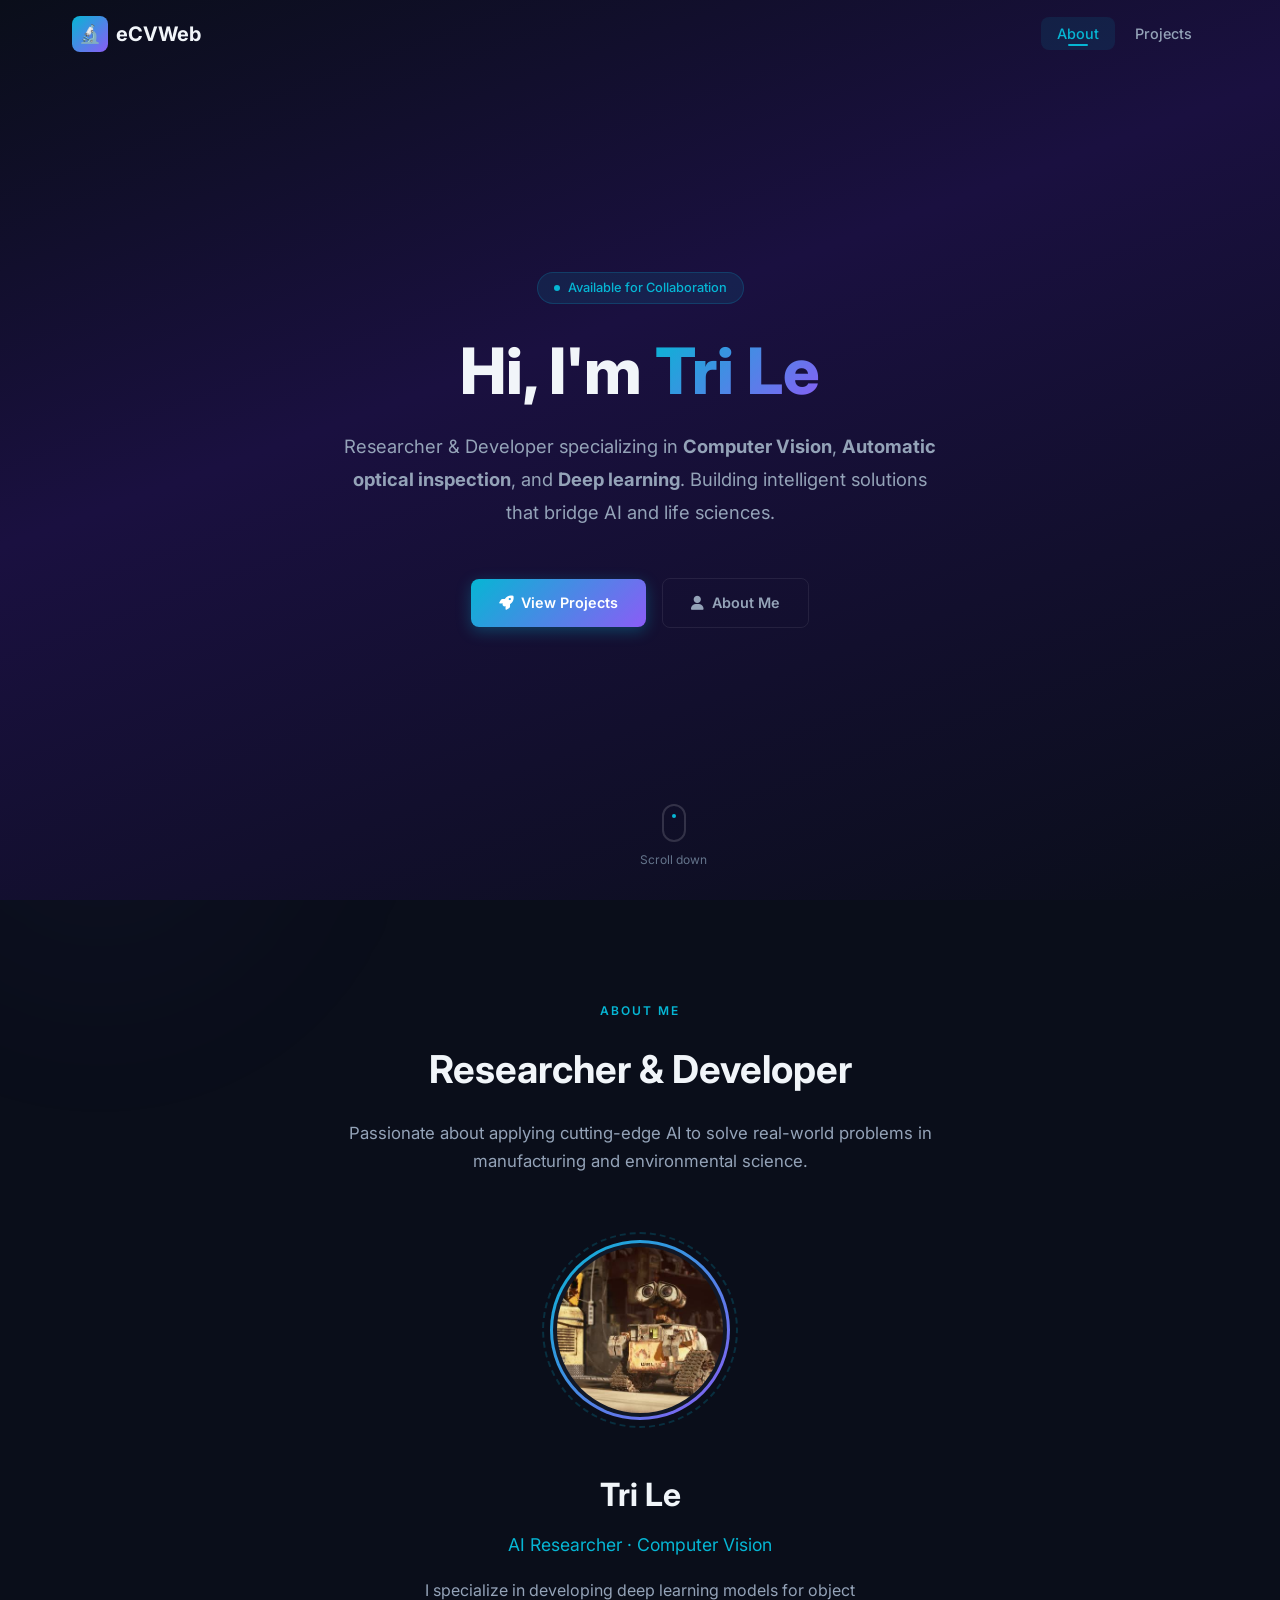
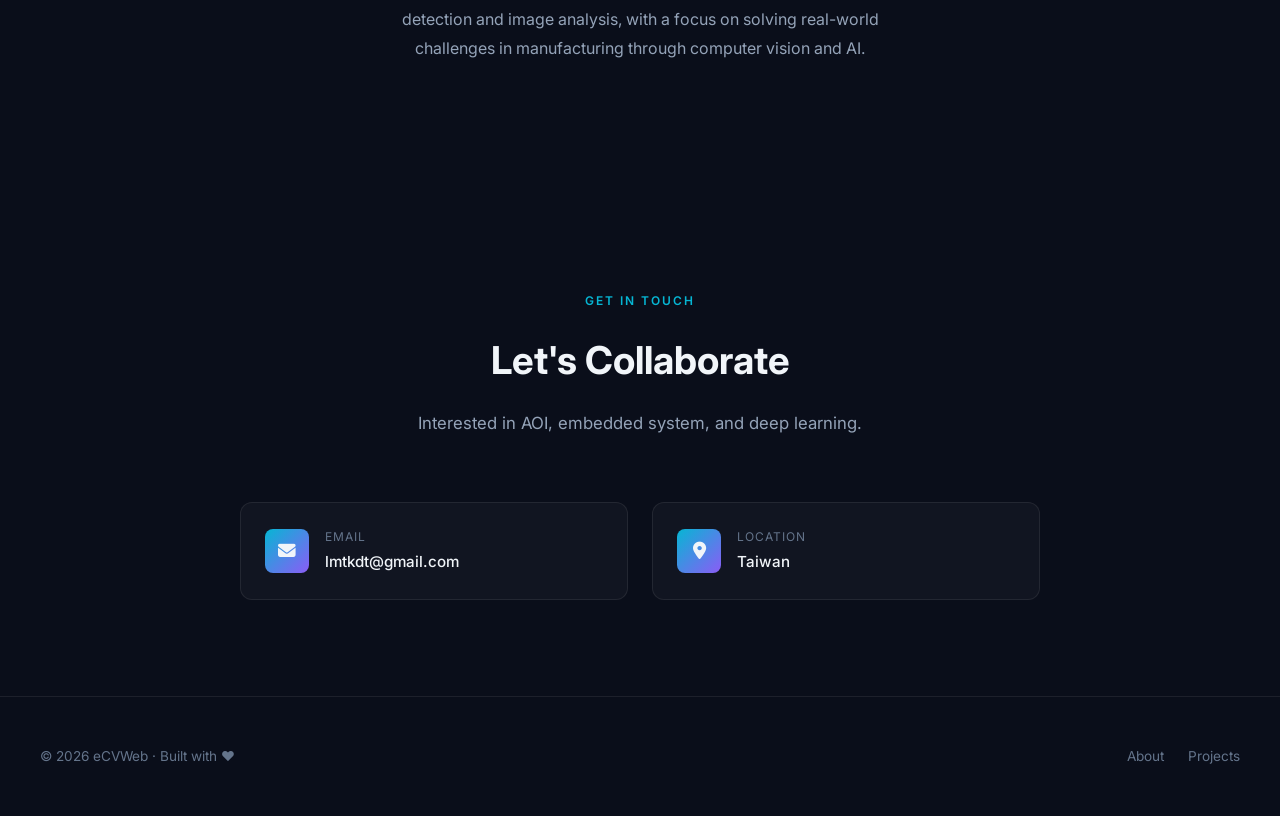
==== commit 67eeb2ec: "Update profile picture to wall_e" ====
--- a/index.html
+++ b/index.html
@@ -79,7 +79,7 @@
         <div class="profile__avatar-wrapper">
           <div class="profile__avatar-ring"></div>
           <img 
-            src="https://api.dicebear.com/7.x/initials/svg?seed=TL&backgroundColor=0891b2&fontSize=40" 
+            src="profile_pic/wall_e.jfif" 
             alt="Tri Le Avatar" 
             class="profile__avatar"
           >
--- a/css/style.css
+++ b/css/style.css
@@ -1152,3 +1152,64 @@
   font-weight: 500;
   color: var(--accent-primary);
 }
+/* ===== Image Modal ===== */
+.modal {
+  display: none;
+  position: fixed;
+  z-index: 2000;
+  padding-top: 50px;
+  left: 0;
+  top: 0;
+  width: 100%;
+  height: 100%;
+  overflow: auto;
+  background-color: rgba(10, 14, 26, 0.95);
+  backdrop-filter: blur(5px);
+  -webkit-backdrop-filter: blur(5px);
+}
+.modal__content {
+  margin: auto;
+  display: block;
+  max-width: 90%;
+  max-height: 80vh;
+  border-radius: var(--radius-md);
+  box-shadow: 0 0 30px rgba(6, 182, 212, 0.3);
+  animation: zoomIn 0.3s ease;
+}
+.modal__close {
+  position: absolute;
+  top: 20px;
+  right: 35px;
+  color: #f1f1f1;
+  font-size: 40px;
+  font-weight: bold;
+  transition: 0.3s;
+  cursor: pointer;
+}
+.modal__close:hover,
+.modal__close:focus {
+  color: var(--accent-primary);
+  text-decoration: none;
+  cursor: pointer;
+}
+#modalCaption {
+  margin: auto;
+  display: block;
+  width: 80%;
+  max-width: 700px;
+  text-align: center;
+  color: #ccc;
+  padding: 10px 0;
+  height: 150px;
+}
+@keyframes zoomIn {
+  from {transform:scale(0)}
+  to {transform:scale(1)}
+}
+.zoomable-image {
+  transition: 0.3s;
+}
+.zoomable-image:hover {
+  opacity: 0.8;
+  transform: scale(1.02);
+}
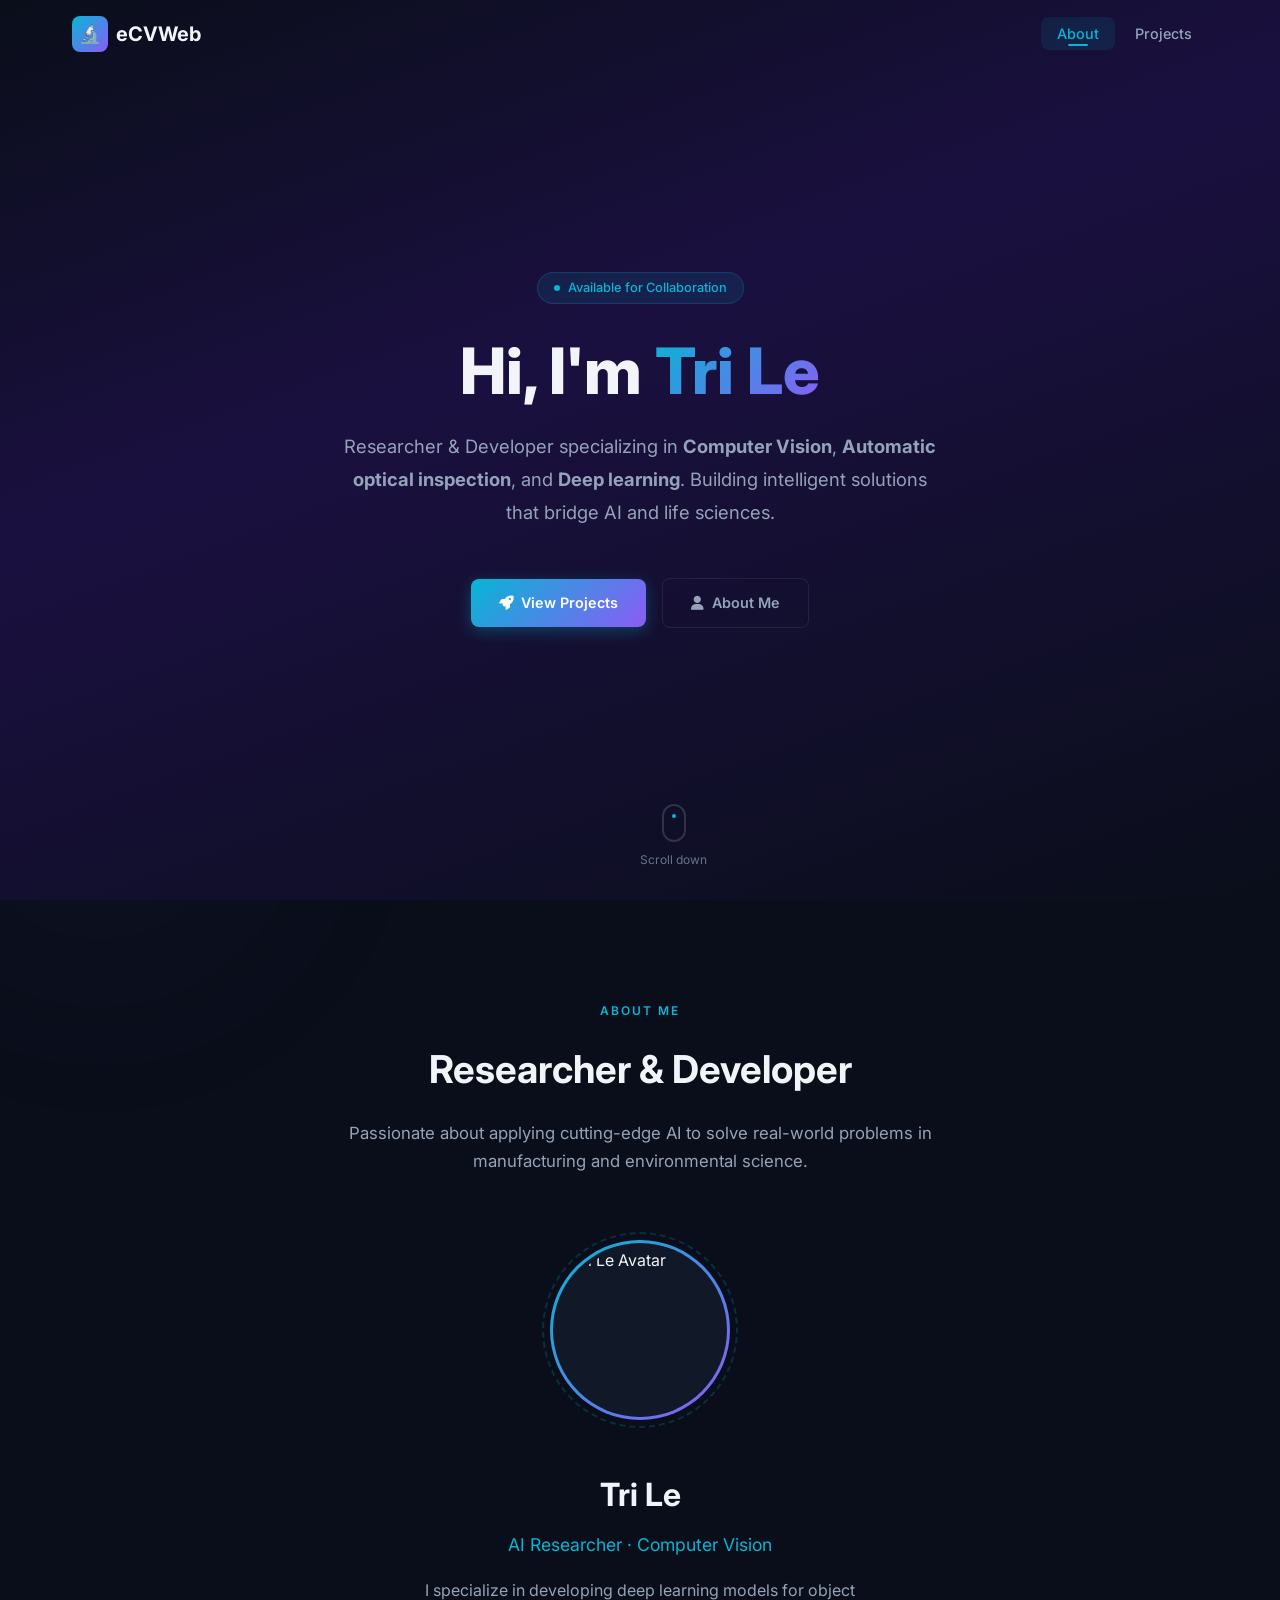
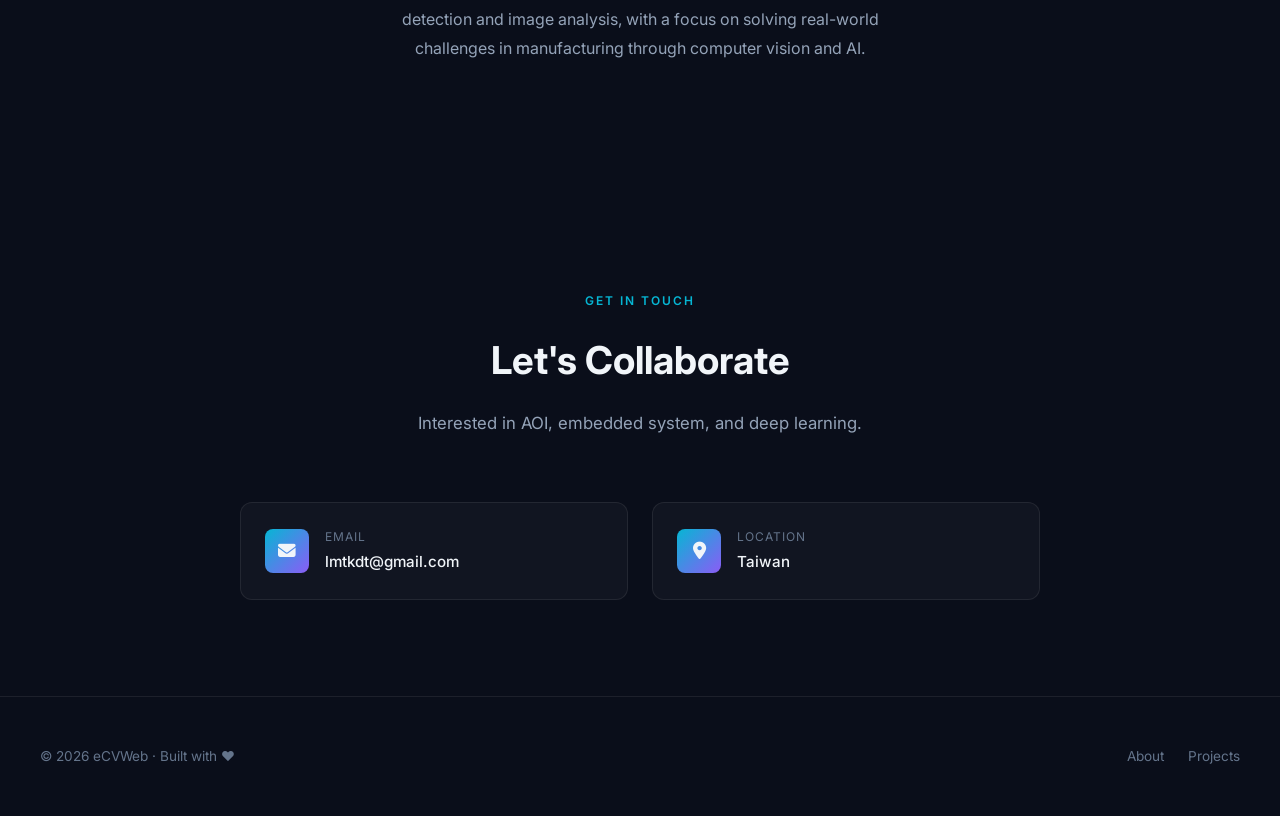
==== commit 30ddbf2b: "Update avatar" ====
--- a/index.html
+++ b/index.html
@@ -79,7 +79,7 @@
         <div class="profile__avatar-wrapper">
           <div class="profile__avatar-ring"></div>
           <img 
-            src="profile_pic/wall_e.jfif" 
+            src="profile_pic/MT.jpg" 
             alt="Tri Le Avatar" 
             class="profile__avatar"
           >
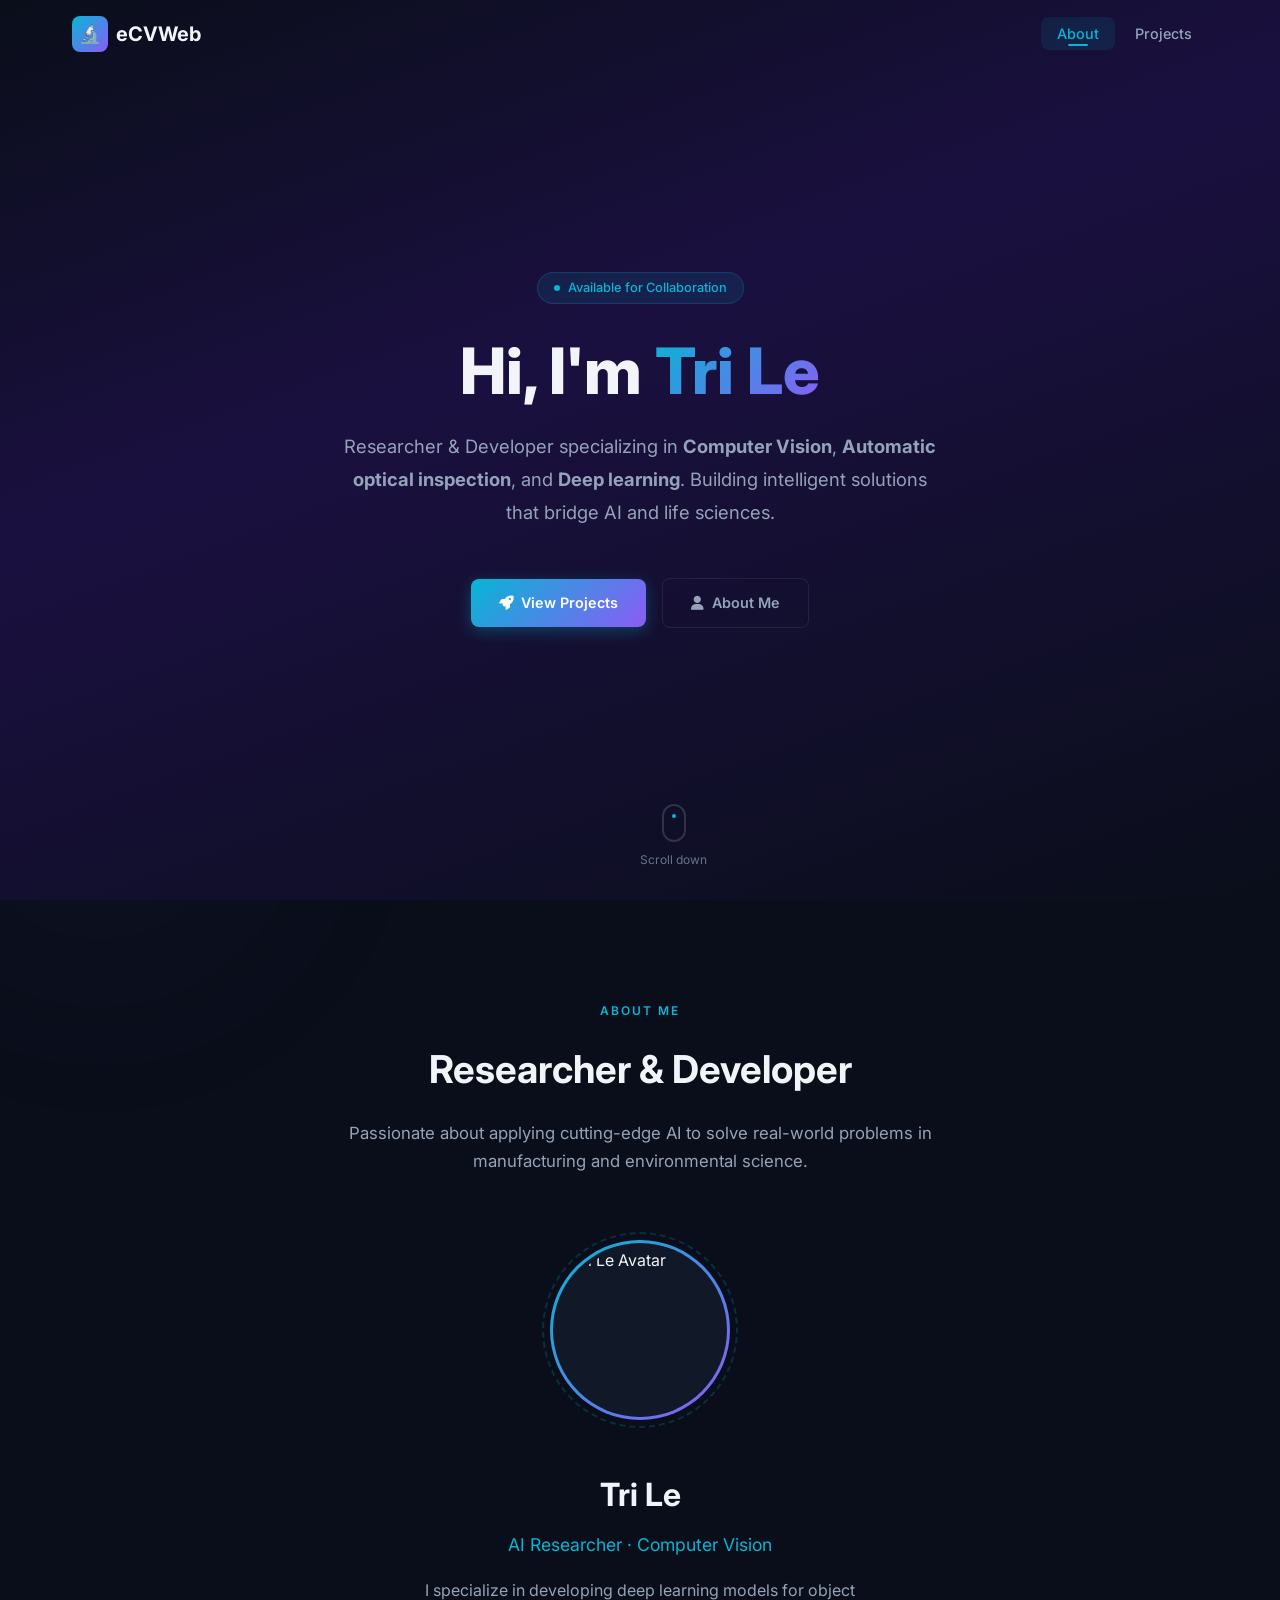
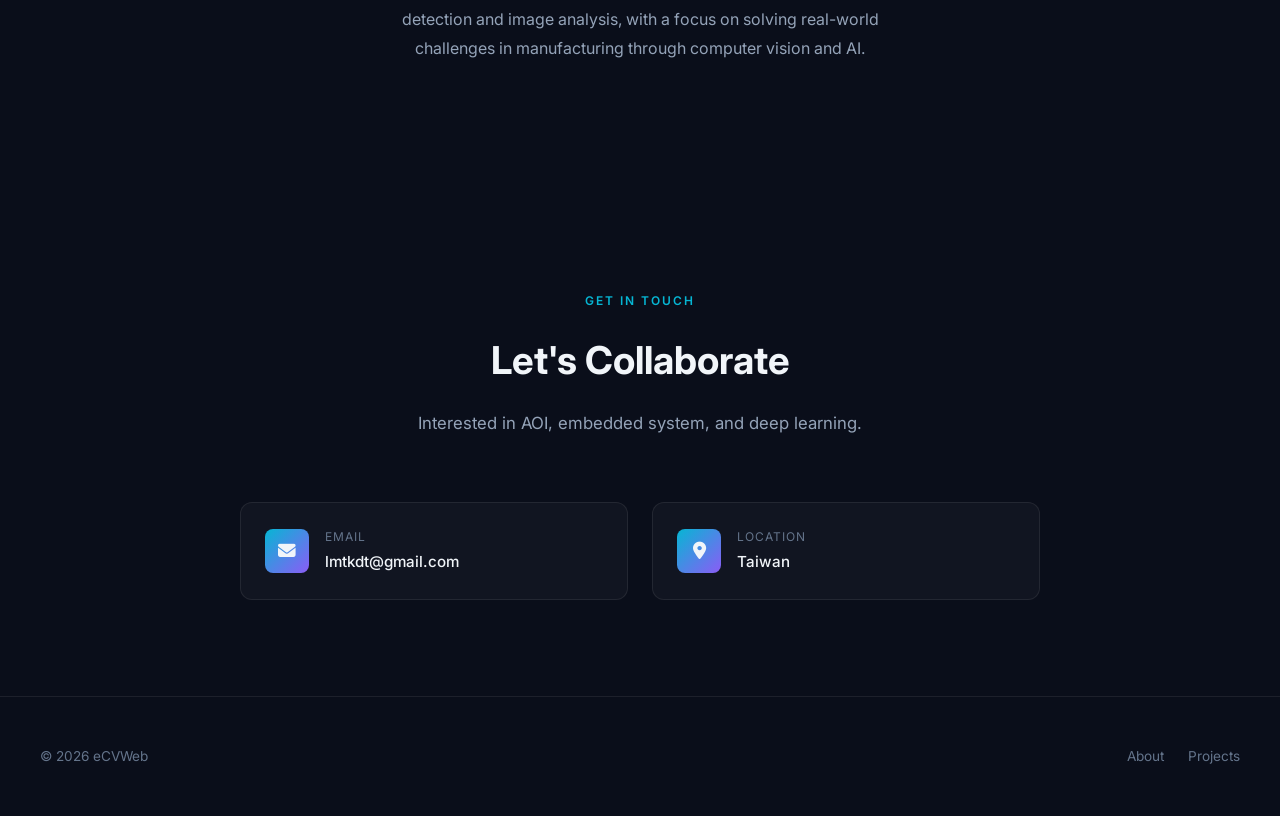
==== commit 3707e822: "Update avatar" ====
--- a/index.html
+++ b/index.html
@@ -180,7 +180,7 @@
   <!-- Footer -->
   <footer class="footer">
     <div class="footer__container">
-      <p class="footer__text">© <span class="footer__year">2026</span> eCVWeb · Built with ❤️</p>
+      <p class="footer__text">© <span class="footer__year">2026</span> eCVWeb</p>
       <div class="footer__links">
         <a href="index.html" class="footer__link">About</a>
         <a href="projects.html" class="footer__link">Projects</a>
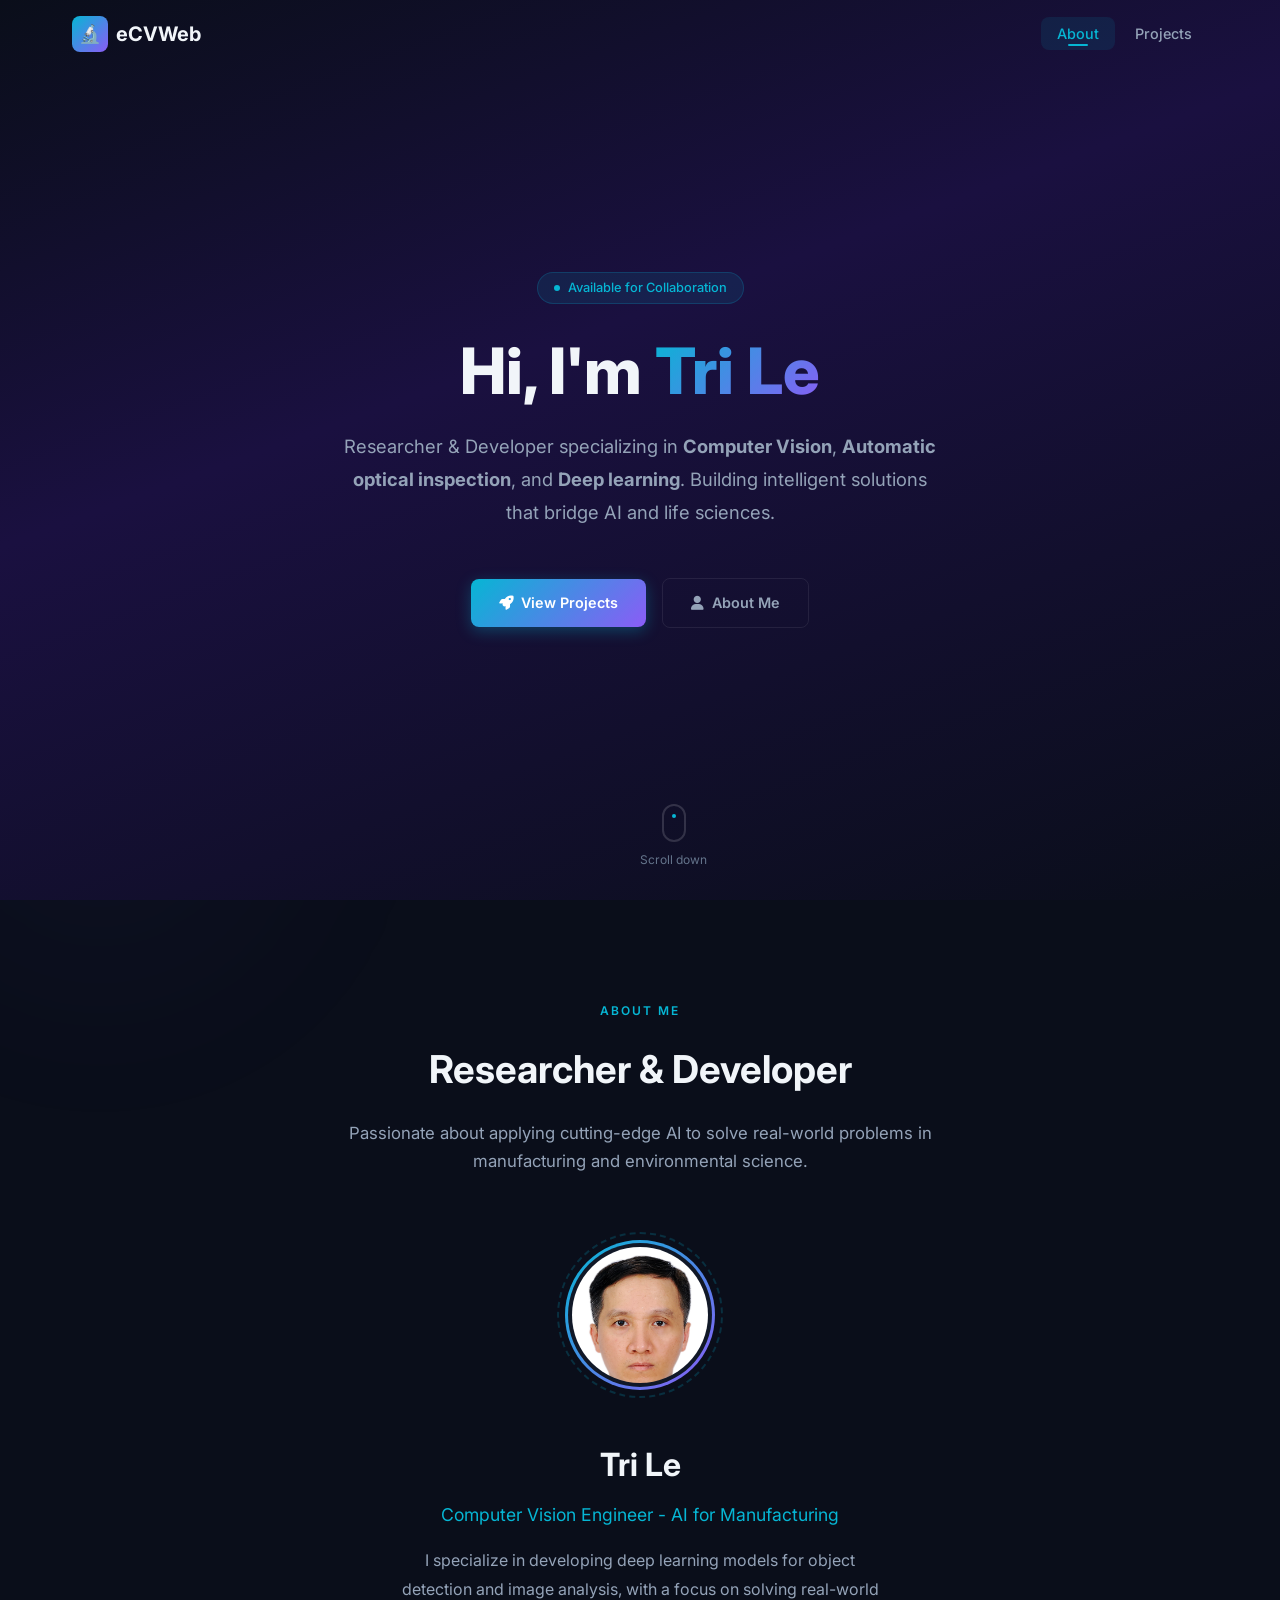
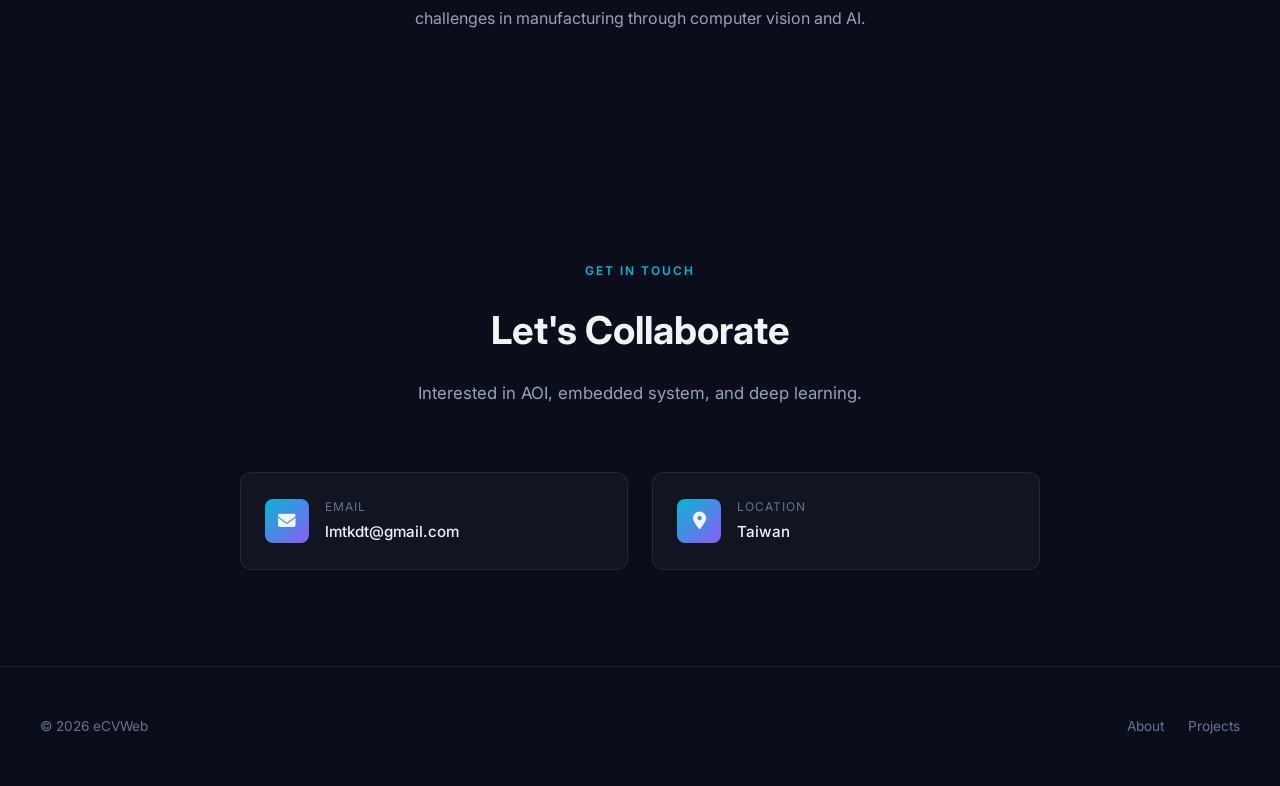
==== commit 22a2f46f: "Update profile" ====
--- a/index.html
+++ b/index.html
@@ -86,7 +86,7 @@
         </div>
         <div class="profile__info">
           <h3 class="profile__name">Tri Le</h3>
-          <p class="profile__role">AI Researcher · Computer Vision</p>
+          <p class="profile__role">Computer Vision Engineer - AI for Manufacturing</p>
           <p class="profile__bio">
             I specialize in developing deep learning models for object detection and image analysis, 
             with a focus on solving real-world challenges in manufacturing through computer vision and AI.
--- a/css/style.css
+++ b/css/style.css
@@ -432,10 +432,11 @@
 }
 
 .profile__avatar {
-  width: 180px;
-  height: 180px;
+  width: 150px;
+  height: 150px;
   border-radius: 50%;
   object-fit: cover;
+  object-position: center top;
   border: 3px solid transparent;
   background: linear-gradient(var(--bg-secondary), var(--bg-secondary)) padding-box,
               var(--gradient-primary) border-box;
@@ -1009,8 +1010,8 @@
   }
 
   .profile__avatar {
-    width: 140px;
-    height: 140px;
+    width: 120px;
+    height: 120px;
   }
 }
 
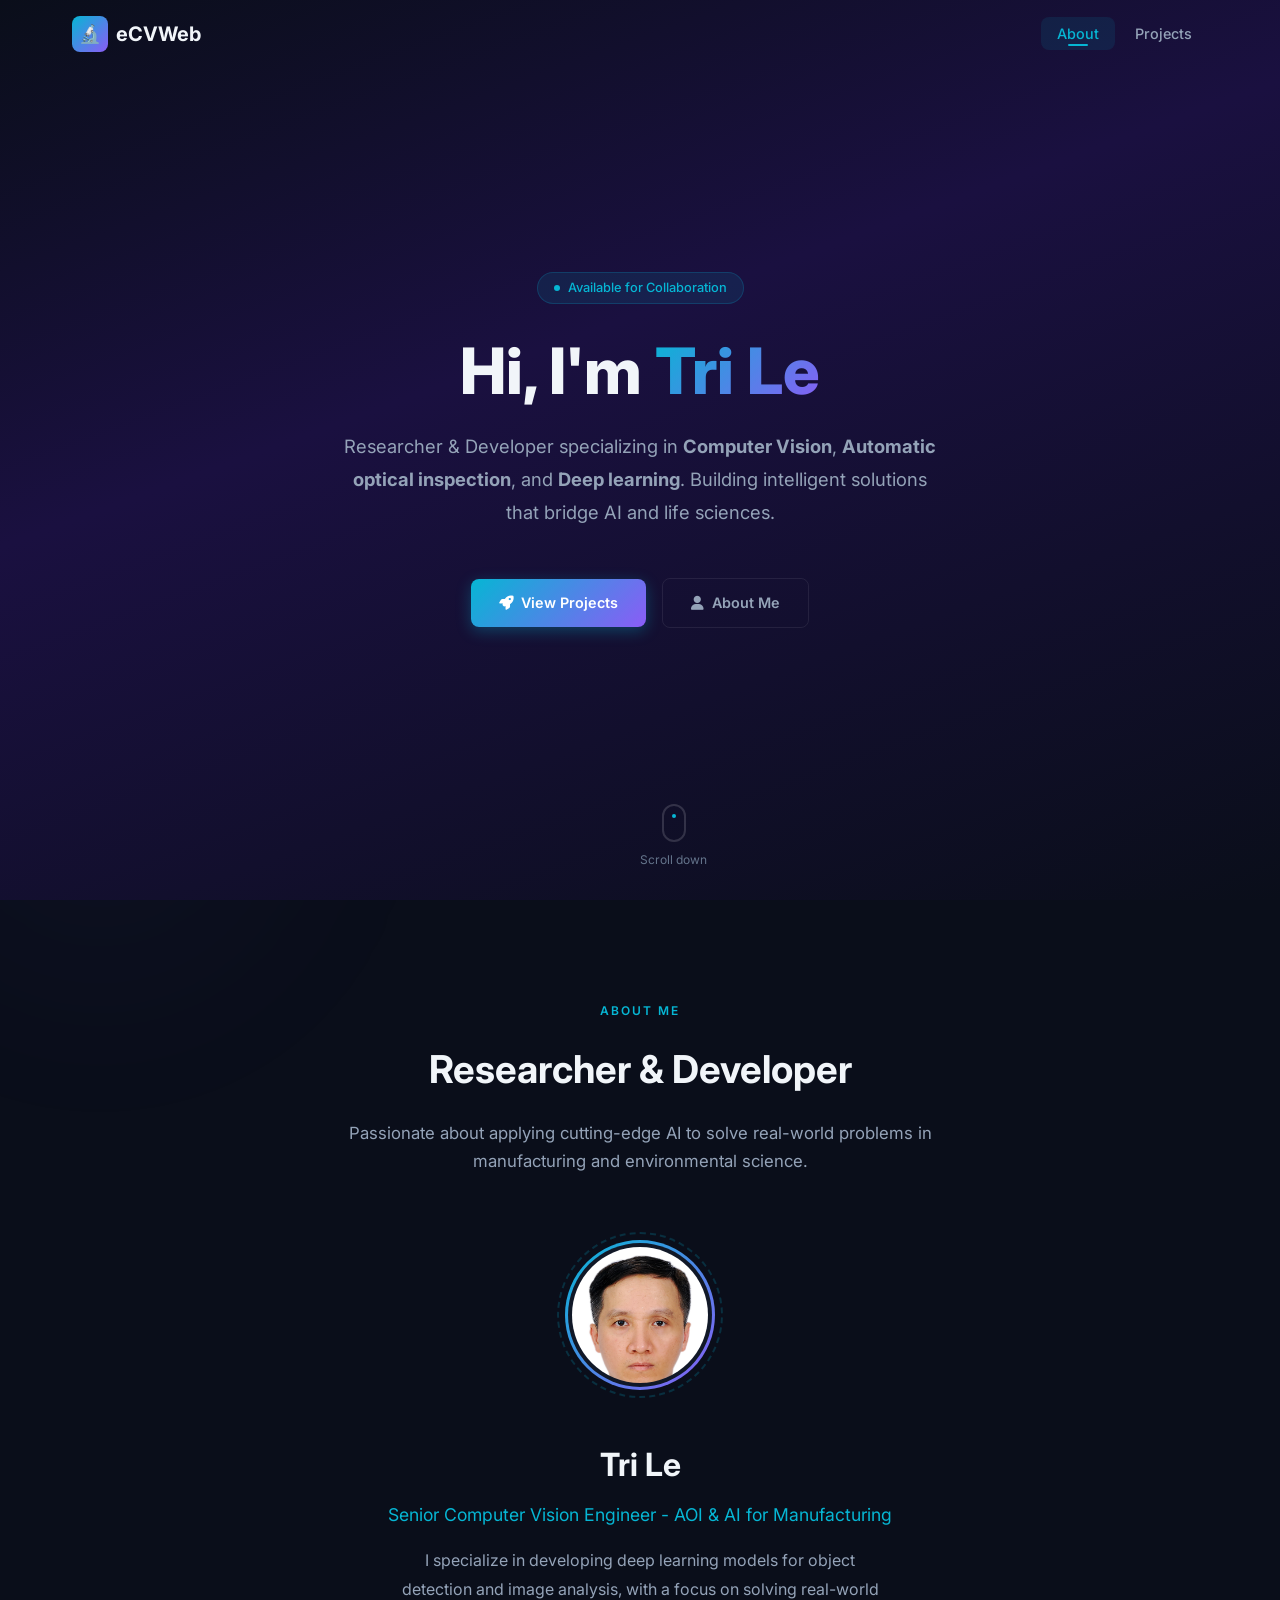
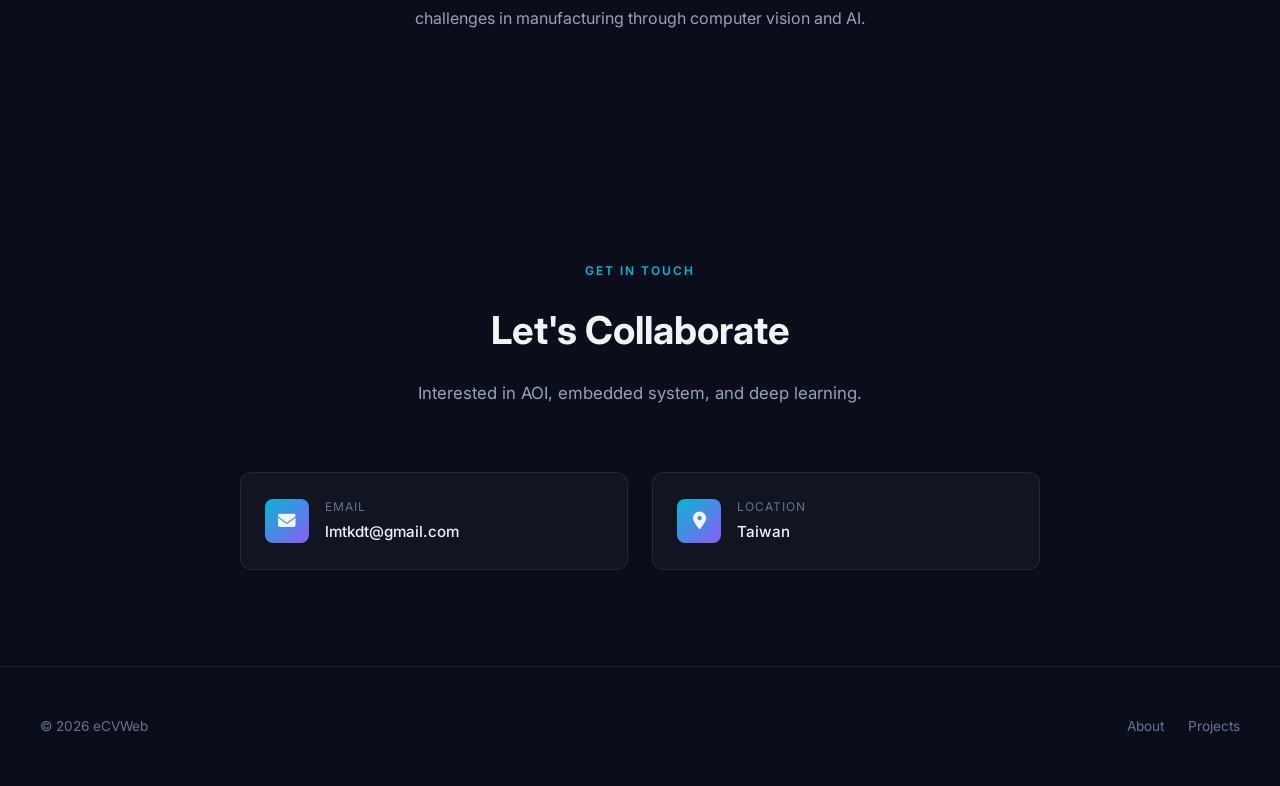
==== commit 6ee0553c: "Update profile" ====
--- a/index.html
+++ b/index.html
@@ -86,7 +86,7 @@
         </div>
         <div class="profile__info">
           <h3 class="profile__name">Tri Le</h3>
-          <p class="profile__role">Computer Vision Engineer - AI for Manufacturing</p>
+          <p class="profile__role">Senior Computer Vision Engineer - AOI & AI for Manufacturing</p>
           <p class="profile__bio">
             I specialize in developing deep learning models for object detection and image analysis, 
             with a focus on solving real-world challenges in manufacturing through computer vision and AI.
